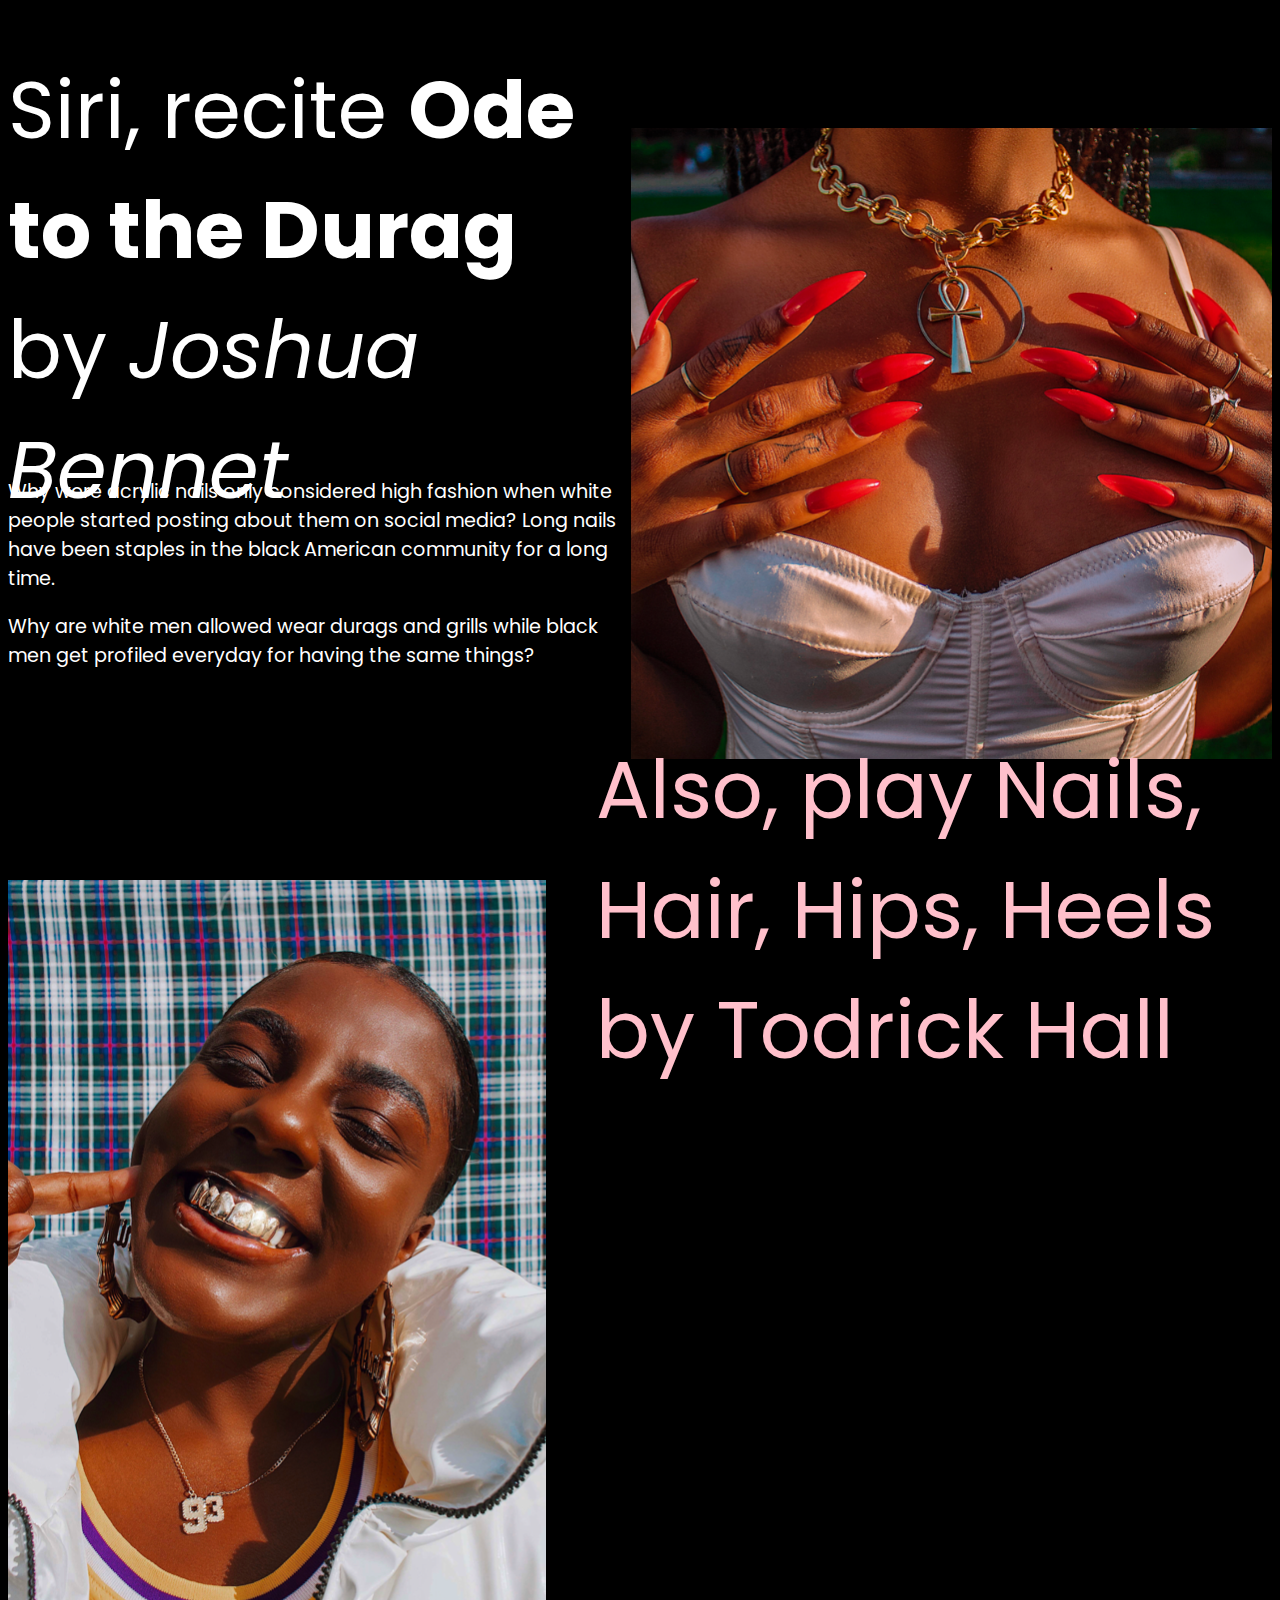
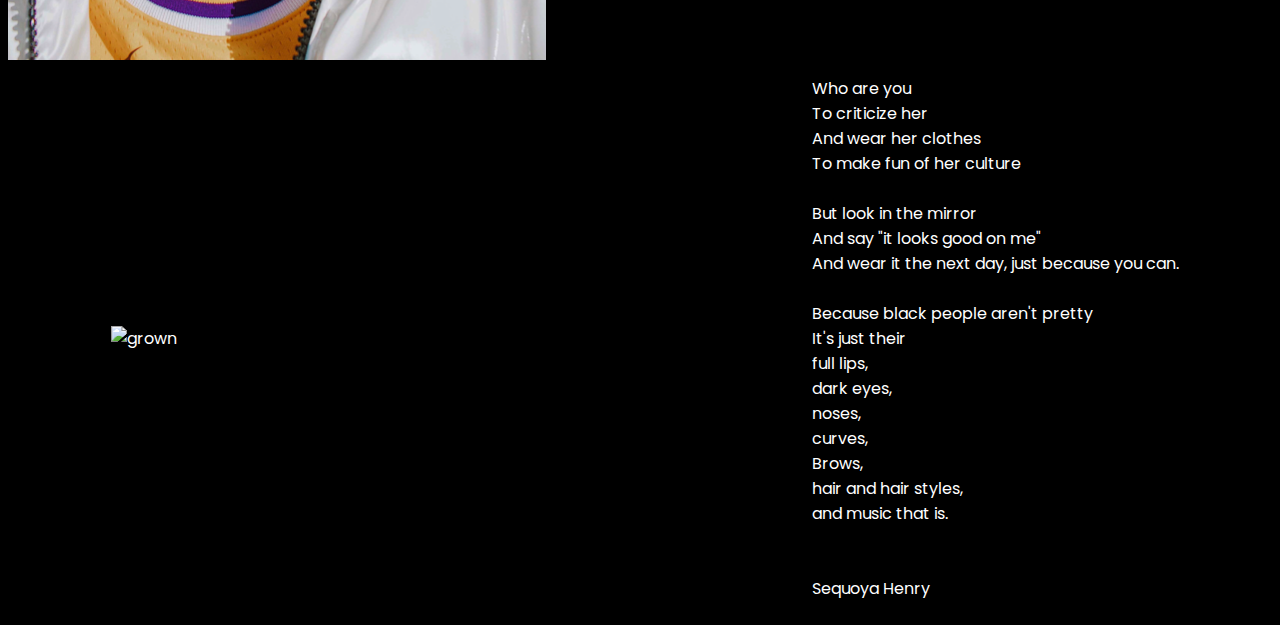
==== accessories.html @ 1aa9133f "updated" ====
<!DOCTYPE html>
<html lang="en" dir="ltr">
  <head>
    <meta charset="utf-8">
    <title>accessories</title>
      <link rel="stylesheet" href="styles.css">
  </head>
  <body>
      <div class="main4">
        <div class="main4h">
          <div class="main4a">
            <p>Why were acrylic nails only considered high fashion when white people started posting about them on social media? Long nails have been staples in the black American community for a long time.</p>
              <p>Why are white men allowed wear durags and grills while black men get profiled everyday for having the same things?</p>
        </div>
        <div class="main4g">
        <p>Siri, recite <b>Ode to the Durag</b> by <i>Joshua Bennet</i></p>
      </div>
      </div>
        <div class="main4b">
          <img src="Randijah Simmons1 copy.png" width="100%" height="auto" alt = "randijahsimmons1" class="image"<br>
        </div>
        </div>
          <div class="main4d">
            <img src="Randijah Simmons2 copy.png" width="100%" height="auto" alt = "randijahsimmons2" class="image"<br>
            <div class="main4e">
            <p>Also, play Nails, Hair, Hips, Heels by Todrick Hall</p>
            </div>
            </div>
        <div class="main4c">
          <video autoplay muted loop id="myVideo2">
            <source src="TodrickHall.mp4" type="video/mp4">
            </video>
          </div>
          <div class="main4f">
            <img src="Grown.jpeg" width="40%" height="auto" alt = "grown" class="image"<br>
            <p>Who are you<br>To criticize her<br>And wear her clothes<br>To make fun of her culture<br><br> But look in the mirror<br> And say "it looks good on me"<br> And wear it the next day, just because you can.<br><br>
              Because black people aren't pretty<br>It's just their<br>full lips,<br>dark eyes,<br>noses,<br>curves,<br>Brows,<br> hair and hair styles,<br>and music that is.<br><br><br>Sequoya Henry</p>
            </div>
  </body>
</html>
---- styles.css ----
@import url('https://fonts.googleapis.com/css2?family=Poppins&display=swap');
body{
  background-color: black;
}
a:visited {
  color: white;
}
a:hover {
  color: white;
}
h1{
  text-align: left;
}
.overlay {
  position: absolute;
  top: -25px;
  bottom: 0;
  left: 0;
  right: 0;
  height: 100%;
  width: 100%;
  opacity: 10%;
  transition: .5s ease;

}

.div-1a:hover .overlay {
  opacity: 1;
}

.text {
  color: white;
  font-size: 300%;

}
.overlay2 {
  position: absolute;
  top: -20px;
  bottom: 0;
  left: 40px;
  right: 0;
  height: 100%;
  width: 100%;
  opacity: 10%;
  transition: .5s ease;

}

.div-1b:hover .overlay2 {
  opacity: 1;
}

.text2 {
  color: white;
  font-size: 300%;

}
.overlay3 {
  position: absolute;
  top: -30px;
  bottom: 0;
  left: 50px;
  right: 0;
  height: 100%;
  width: 100%;
  opacity: 10%;
  transition: .5s ease;

}

.div-1c:hover .overlay3 {
  opacity: 1;
}

.text3 {
  color: white;
  font-size: 300%;

}
.overlay4 {
  position: absolute;
  top: -35px;
  bottom: 0;
  left: 175px;
  right: 0;
  height: 100%;
  width: 100%;
  opacity: 10%;
  transition: .5s ease;

}

.div-1d:hover .overlay4 {
  opacity: 1;
}
.text4 {
  color: white;
  font-size: 300%;
  text-align: center;
  position: relative;
  bottom: 40%;
  right:10%;
}
@keyframes glitch{
  2%,64%{
    transform: translate(5px,0) skew(0deg);
  }
  4%,60%{
    transform: translate(-5px,0) skew(0deg);
  }
  62%{
    transform: translate(0,0) skew(5deg);
  }
}

div:before,
div:after{
  content: attr(title);
  position: absolute;
  left: 0;
}

div:before{
  animation: glitchTop 1s linear infinite;
  clip-path: polygon(0 0, 100% 0, 100% 33%, 0 33%);
  -webkit-clip-path: polygon(0 0, 100% 0, 100% 33%, 0 33%);
}

@keyframes glitchTop{
  2%,64%{
    transform: translate(5px,-5px);
  }
  4%,60%{
    transform: translate(-5px,5px);
  }
  62%{
    transform: translate(13px,-1px) skew(-13deg);
  }
}

div:after{
  animation: glitchBotom 1.5s linear infinite;
  clip-path: polygon(0 67%, 100% 67%, 100% 100%, 0 100%);
  -webkit-clip-path: polygon(0 67%, 100% 67%, 100% 100%, 0 100%);
}

@keyframes glitchBotom{
  2%,64%{
    transform: translate(-5px,0);
  }
  4%,60%{
    transform: translate(-5px,0);
  }
  62%{
    transform: translate(-22px,5px) skew(21deg);
  }
}
.glitch2 {
  font-size: 5rem;
  font-weight: bold;
  text-transform: uppercase;
  position: relative;
  text-shadow: 0.05em 0 0 #00fffc, -0.03em -0.04em 0 #fc00ff,
    0.025em 0.04em 0 #fffc00;
  animation: glitch 725ms infinite;
}

.glitch2 span {
  position: absolute;
  top: 0;
  left: 0;
}

.glitch2 span:first-child {
  animation: glitch 500ms infinite;
  clip-path: polygon(0 0, 100% 0, 100% 35%, 0 35%);
  transform: translate(-0.04em, -0.03em);
  opacity: 0.75;
}

.glitch2 span:last-child {
  animation: glitch 375ms infinite;
  clip-path: polygon(0 65%, 100% 65%, 100% 100%, 0 100%);
  transform: translate(0.04em, 0.03em);
  opacity: 0.75;
}

@keyframes glitch{
  0% {
    text-shadow: 0.05em 0 0 #00fffc, -0.03em -0.04em 0 #fc00ff,
      0.025em 0.04em 0 #fffc00;
  }
  15% {
    text-shadow: 0.05em 0 0 #00fffc, -0.03em -0.04em 0 #fc00ff,
      0.025em 0.04em 0 #fffc00;
  }
  16% {
    text-shadow: -0.05em -0.025em 0 #00fffc, 0.025em 0.035em 0 #fc00ff,
      -0.05em -0.05em 0 #fffc00;
  }
  49% {
    text-shadow: -0.05em -0.025em 0 #00fffc, 0.025em 0.035em 0 #fc00ff,
      -0.05em -0.05em 0 #fffc00;
  }
  50% {
    text-shadow: 0.05em 0.035em 0 #00fffc, 0.03em 0 0 #fc00ff,
      0 -0.04em 0 #fffc00;
  }
  99% {
    text-shadow: 0.05em 0.035em 0 #00fffc, 0.03em 0 0 #fc00ff,
      0 -0.04em 0 #fffc00;
  }
  100% {
    text-shadow: -0.05em 0 0 #00fffc, -0.025em -0.04em 0 #fc00ff,
      -0.04em -0.025em 0 #fffc00;
  }
}

.main{
  display: flex;
  background-image: url("background.png");
  align-items:center;
  justify-content: center;
  background-position: center center;
  background-repeat: no-repeat;
  width:100%;
  height:900px;
}
.div-1{
  display: flex;
  justify-content: flex-end;
}
.div-1a{
  font-size:100%;
  text-align:center;
  position:relative;
  right: 330px;
  bottom: 310px;
  color:white;
  text-decoration: none;
}
.div-1b{
  font-size:100%;
  text-align:center;
  position:relative;
  right: 380px;
  bottom: 175px;
  color:white;
  text-decoration: none;
}
.div-1c{
  font-size:100%;
  text-align:center;
  position:relative;
  right: 430px;
  top: 80px;
  color:white;
  text-decoration: none;
}
.div-1d{
  font-size:100%;
  text-align:center;
  position:relative;
  right: 490px;
  top: 220px;
  color:white;
  text-decoration: none;
}
.main2{
  background-color: black;
  color:white;
  display:flex;
  justify-content: center;
  align-items:left;
  font-family: 'Poppins', sans-serif;

}
.main2a{
  position: relative;
  width:100%;
  left: 5vh;
  right: 0;
  top: 35vh;
  bottom: 0;
  font-size: 140%;
}
.div-2{
  font-size: 80%;
  position: relative;
  width:100%;
  left: -1vh;
  right: 0;
  top: -2vh;
  bottom: 0;
}

.div-3{
  display:flex;
  justify-content:space-around;
  align-items: center;
}
.div-4{
  display:flex;
  justify-content:center;
  align-items:center;
  background-position: center center;
  font-family: 'Poppins', sans-serif;
  width:100%;
  height:auto;
}
.div-4a{
  animation: glitch 1s linear infinite;
  font-size:500%;
  position: relative;
  left: -10vh;
  right: 0;
  top: -10vh;
  bottom: 0;
  color:white;
}
.div-4b{
  animation: glitch 1s linear infinite;
  font-size:400%;
  position: relative;
  left: 40vh;
  right: 0;
  top: 30vh;
  bottom: 0;
  color:white;
}
.div-4c{
  animation: glitch 1s linear infinite;
  font-size:300%;
  position: relative;
  left: -20vh;
  right: 0;
  top: 40vh;
  bottom: 0;
  color:white;
}
.div-5{
  display:flex;
  justify-content:center;
  align-items:center;
  background-position: center center;
  position: relative;
  left: 0vh;
  right: 0;
  top: 33vh;
  bottom: 0;
  width:100%;
  height:auto;
}
.main3{
  background:black;
  display:flex;
  justify-content: center;
  align-items:left;
}
.main3a{
  text-align:center;
  font-family: 'Poppins', sans-serif;
  font-size: 300%;
  color:white;
  position:relative;
  left: 0vh;
  right: 0;
  top: -70vh;
  bottom: 0;
}
.main3b{
  display:flex;
  flex-flow: row;
  flex-wrap: wrap;
  justify-content:space-around;
  align-items:left;
  position:relative;
  left: 0vh;
  right: 0;
  top: -30vh;
  bottom: 0;
  font-size: 300%;
  color:white;
  font-family: 'Poppins', sans-serif;
  text-align: right;
  text-decoration-line:underline;
  padding-top:30px;
  padding-bottom: 30px;
}
.main3b1{
  padding-left: 5px;
  position:relative;
  font-size: 300%;
  left: 0vh;
  right: 0;
  top: -35vh;
  bottom: 0;
  color:white;
  font-family: 'Poppins', sans-serif;
}
.main3c{
  color:white;
  font-size: 200%;
  text-align:left;
  font-family: 'Poppins', sans-serif;
  display: flex;
  flex-flow: row;
  justify-content:space-around;
  align-items:right;
  position:relative;
  left: 0vh;
  right: 0;
  top: 10vh;
  bottom: 0;

}
.main3d{
  color:white;
  font-size: 400%;
  text-align:center;
  font-family: 'Poppins', sans-serif;
  position:relative;
  left: 0vh;
  right: 0;
  top: -90vh;
  bottom: 0;
  background-image: url("static.gif");
  background-position:center center;
}
.main4{
  background-color: black;
  color:white;
  display:flex;
  justify-content: center;
  align-items:left;
}
.main4h{
  background-color: black;
  color:white;
  display:flex;
  justify-content: center;
  align-items:left;
  flex-direction:column;
  padding-right: 10px;
  width:60%;
}
.main4a{
  font-family: 'Poppins', sans-serif;
  position: relative;
  width:100%;
  left: 0;
  right: 0;
  top: 50vh;
  bottom: 0;
  font-size: 120%;
}
.main4g{
  font-family: 'Poppins', sans-serif;
  position: relative;
  width:100%;
  left: 0;
  right: 0;
  top: -30vh;
  bottom: 0;
  font-size: 500%;
}
.main4b{
  display:flex;
  justify-content:space-around;
  align-items: center;
}
.main4c{
  display:flex;
  justify-content:center;
  align-items:center;
  background-position: center center;
  font-family: 'Poppins', sans-serif;
  width:100%;
  height:auto;
}
.main4d{
  animation: glitch 1s linear infinite;
  display:flex;
  justify-content:space-around;
  align-items: center;
  position: relative;
  width:100%;
  left: 0;
  right: 0;
  top: 0;
  bottom: 0;
  font-size: 500%;
  color:white;
  font-family: 'Poppins', sans-serif;
}
.main4e{
  padding-left:50px;
  color:pink;
  position: relative;
  left: 0;
  right: 0;
  top: -40vh;
  bottom: 0;
}
.main4f{
  display:flex;
  justify-content:space-around;
  align-items: center;
  position: relative;
  width:100%;
  left: 0;
  right: 0;
  top: 0;
  bottom: 0;
  font-size: 100%;
  color:white;
  font-family: 'Poppins', sans-serif;
  padding-left: 5px;
  padding-right: 5px;
}


#myVideo {
  width: 100vw;
  height: 100vh;
  object-fit: cover;
  position: absolute;
  left: 0;
  right: 0;
  top: 100vh;
  bottom: 0;
  z-index: -1;
}

#myVideo2 {
  width: 60vw;
  height: 100vh;
  object-fit: cover;
  position: absolute;
  left: 70vh;
  right: 0;
  top: 115vh;
  bottom: 0;
  z-index: -1;
}
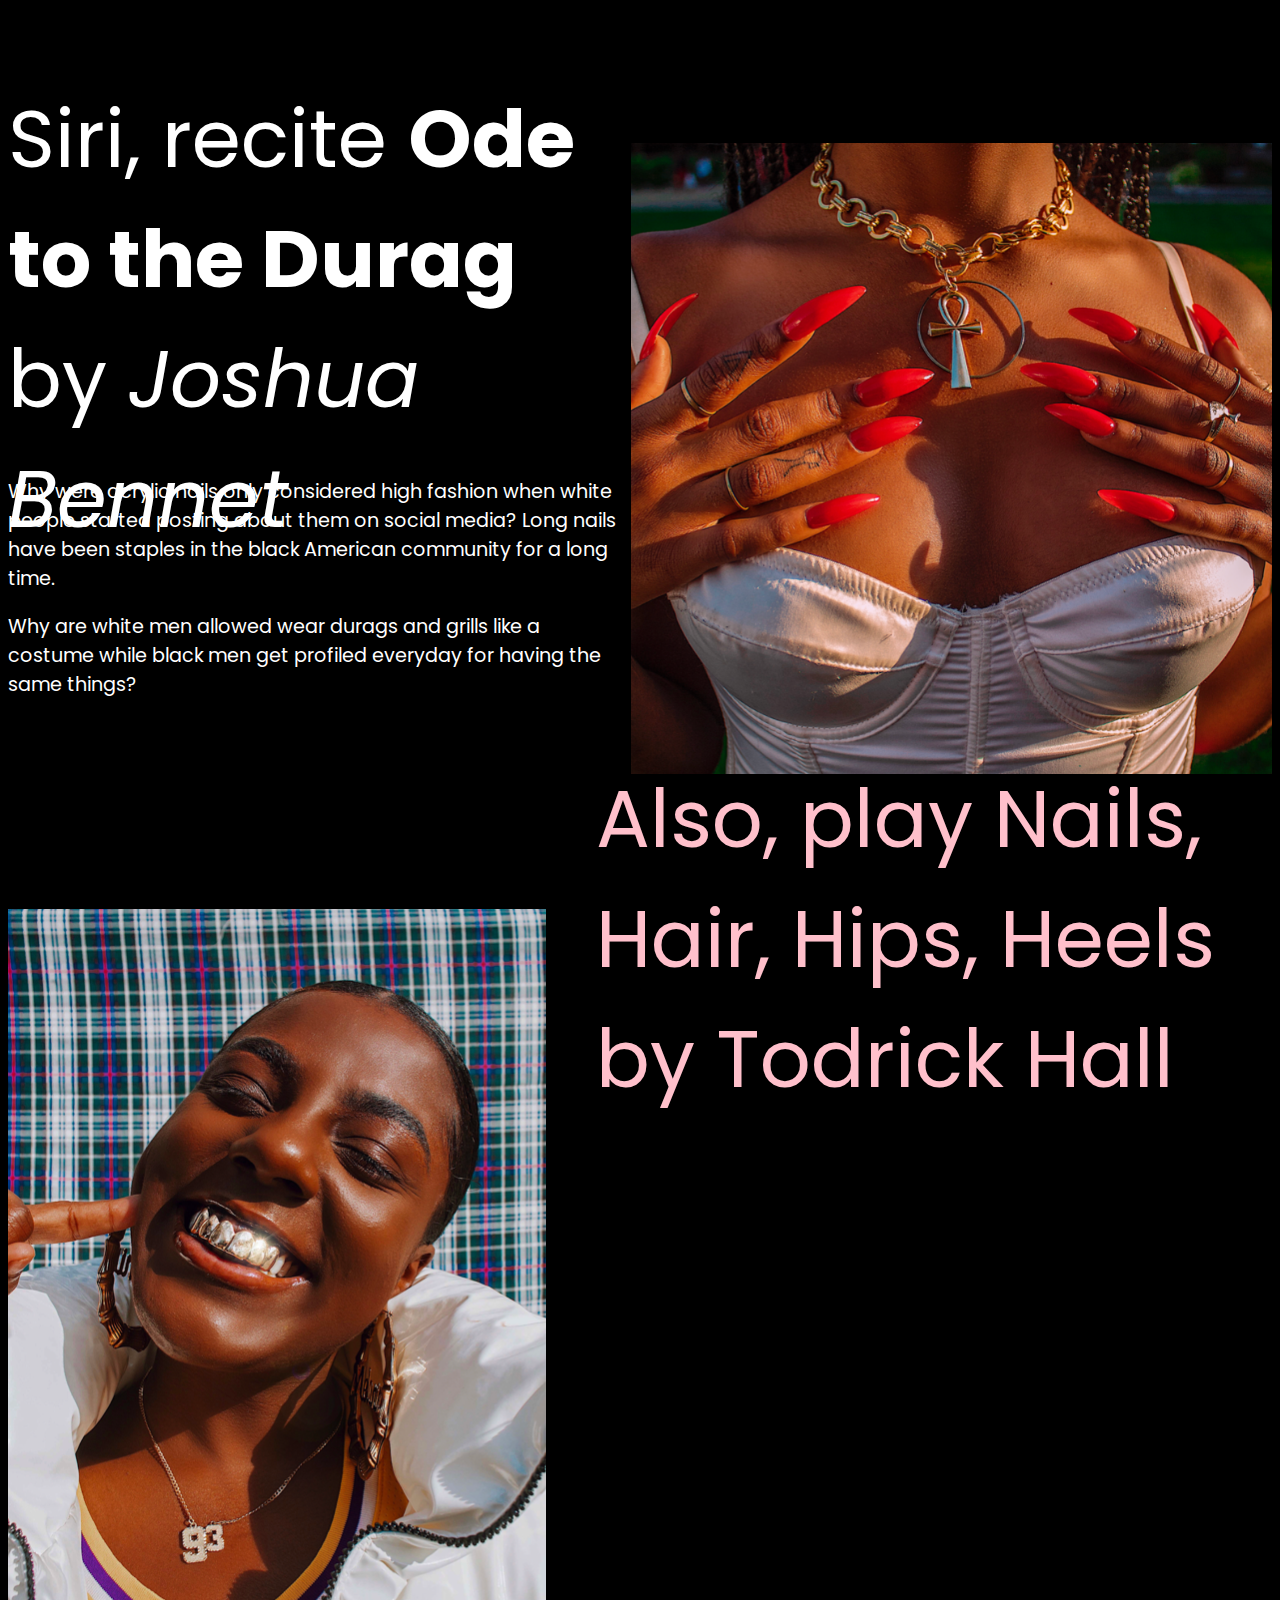
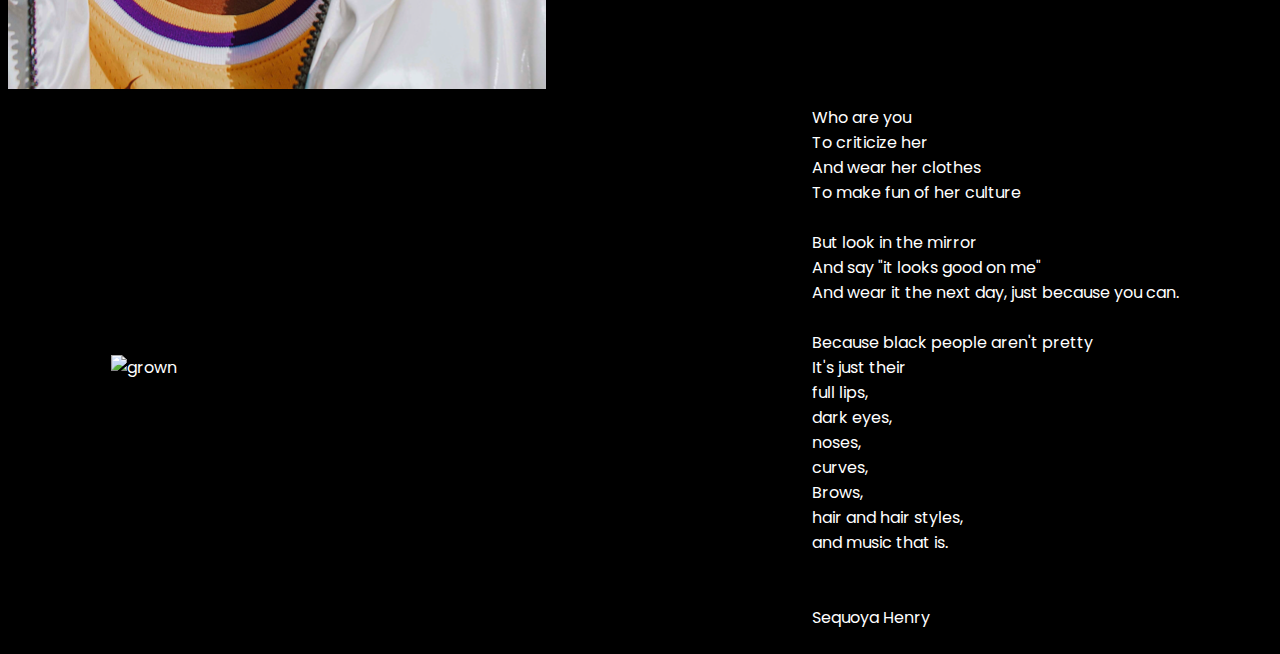
==== commit ff51211d: "updated" ====
--- a/accessories.html
+++ b/accessories.html
@@ -10,7 +10,7 @@
         <div class="main4h">
           <div class="main4a">
             <p>Why were acrylic nails only considered high fashion when white people started posting about them on social media? Long nails have been staples in the black American community for a long time.</p>
-              <p>Why are white men allowed wear durags and grills while black men get profiled everyday for having the same things?</p>
+              <p>Why are white men allowed wear durags and grills like a costume while black men get profiled everyday for having the same things?</p>
         </div>
         <div class="main4g">
         <p>Siri, recite <b>Ode to the Durag</b> by <i>Joshua Bennet</i></p>
--- a/styles.css
+++ b/styles.css
@@ -218,7 +218,7 @@
 
 .main{
   display: flex;
-  background-image: url("background.png");
+  background:black;
   align-items:center;
   justify-content: center;
   background-position: center center;
@@ -388,6 +388,7 @@
   padding-bottom: 30px;
 }
 .main3b1{
+  
   padding-left: 5px;
   position:relative;
   font-size: 300%;
@@ -518,6 +519,103 @@
   padding-left: 5px;
   padding-right: 5px;
 }
+.main5{
+ background-image: url("static.gif");
+  display:flex;
+  justify-content: center;
+  align-items: center;
+  flex-direction: column;
+  padding-left:5px;
+  padding-right: 5px;
+  padding-top: 30px;
+  position: relative;
+  left: 0;
+  right: 0;
+  top: 10vh;
+  bottom: 0;
+}
+.main5b{
+  font-size: 400%;
+  color: white;
+  font-family: 'Poppins', sans-serif;
+  text-align: center
+}
+.main5a{
+  font-size: 150%;
+  color: white;
+  font-family: 'Poppins', sans-serif;
+  text-align: center;
+}
+.main6{
+  display:flex;
+  justify-content:space-around;
+  align-items: center;
+  position: relative;
+  left: 0;
+  right: 0;
+  top: 25vh;
+  bottom: 0;
+}
+.main7{
+  display:flex;
+  align-items: center;
+  justify-content: center;
+  font-size: 80%;
+  color: white;
+  font-family: 'Poppins', sans-serif;
+  text-align: center;
+  position: relative;
+  left: 60vh;
+  right: 0;
+  top: -15vh;
+  bottom: 0;
+  width:30%;
+}
+.main8{
+
+  background-position: center center;
+  display:flex;
+  align-items: left;
+  justify-content: space-around;
+  font-size: 150%;
+  color: white;
+  font-family: 'Poppins', sans-serif;
+  text-align: center;
+  position: relative;
+  left: 0;
+  right: 0;
+  top: 25vh;
+  bottom: 0;
+}
+.main8a{
+  display:flex;
+  align-items: left;
+  justify-content: center;
+  flex-direction: column;
+  font-family: 'Poppins', sans-serif;
+  text-align: left;
+  position: relative;
+  left: 0;
+  right: 0;
+  top: -5vh;
+  bottom: 0;
+  width:50%;
+}
+.main8c{
+animation: glitch 1s linear infinite;
+font-size: 200%;
+color: pink;
+}
+.main8b{
+  color: white;
+  font-size:90%;
+  position: relative;
+  left: 0;
+  right: 0;
+  top: -5vh;
+  bottom: 0;
+}
+
 
 
 #myVideo {
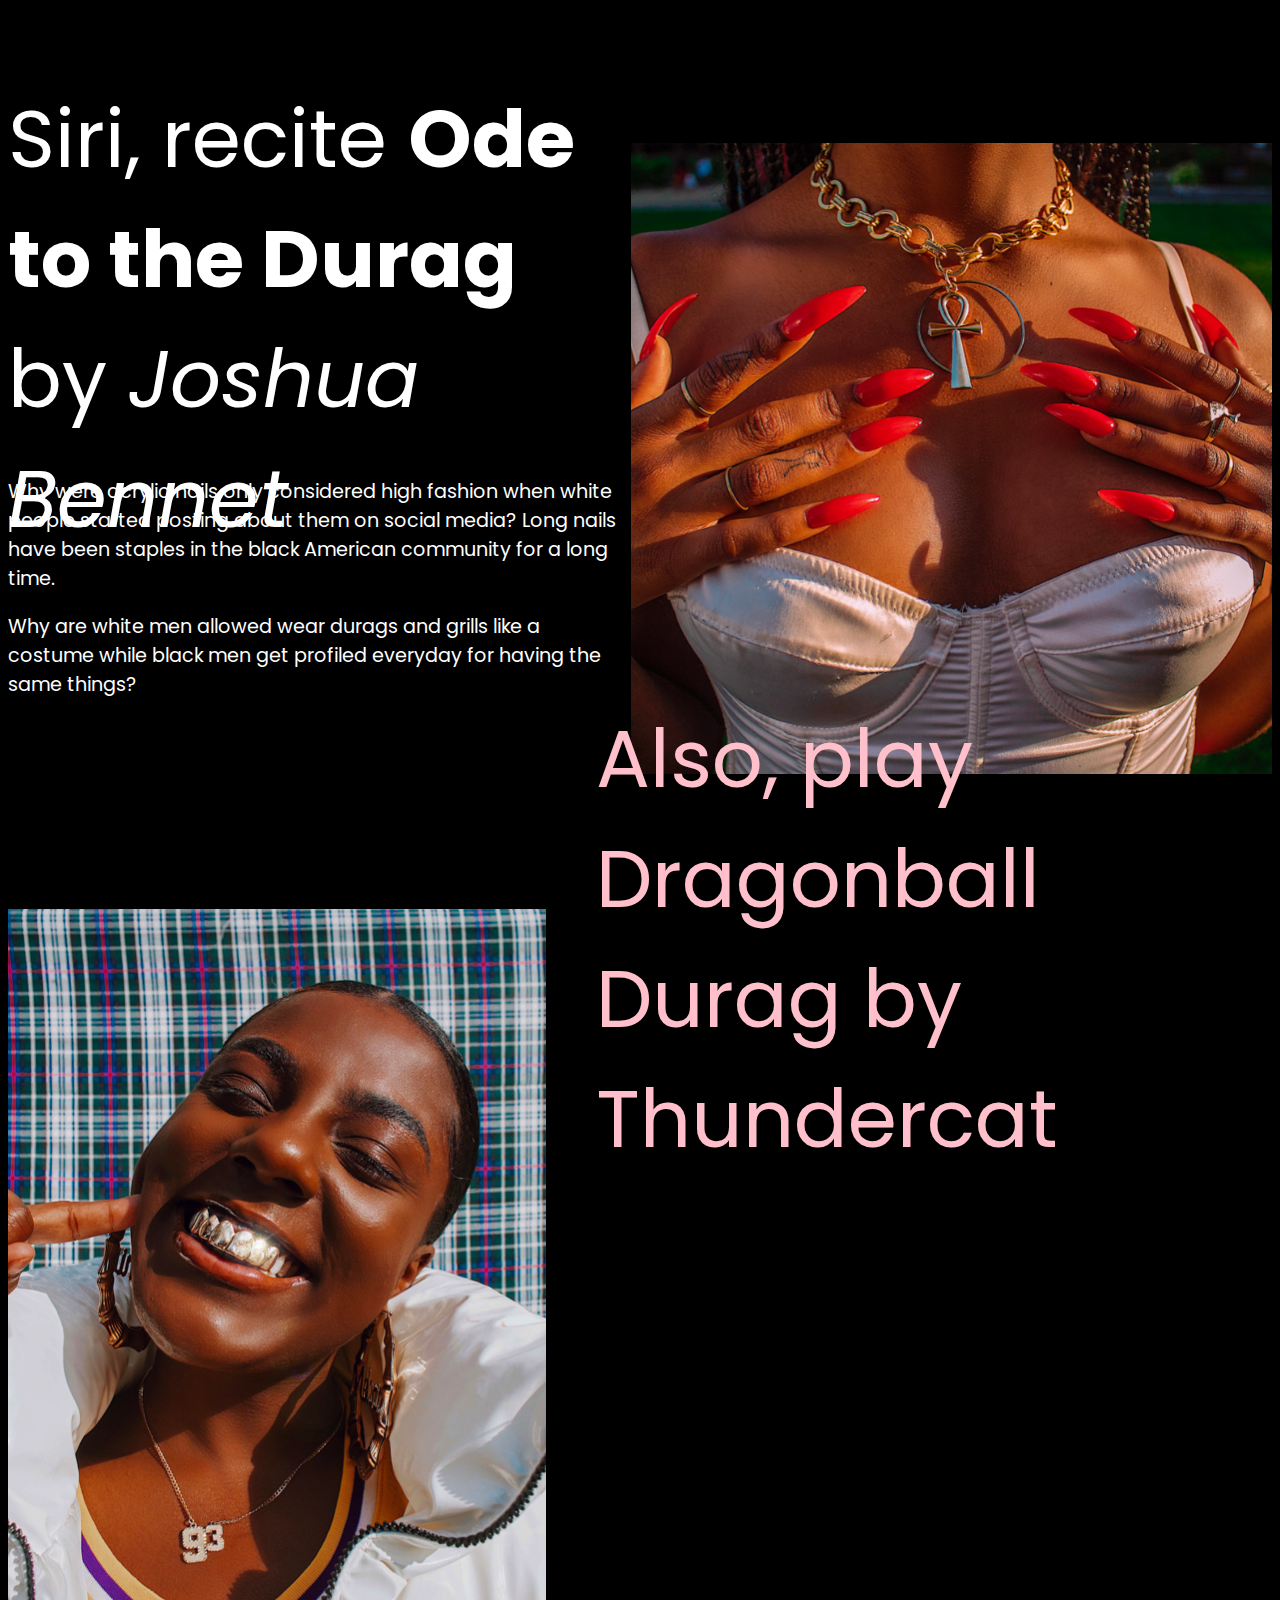
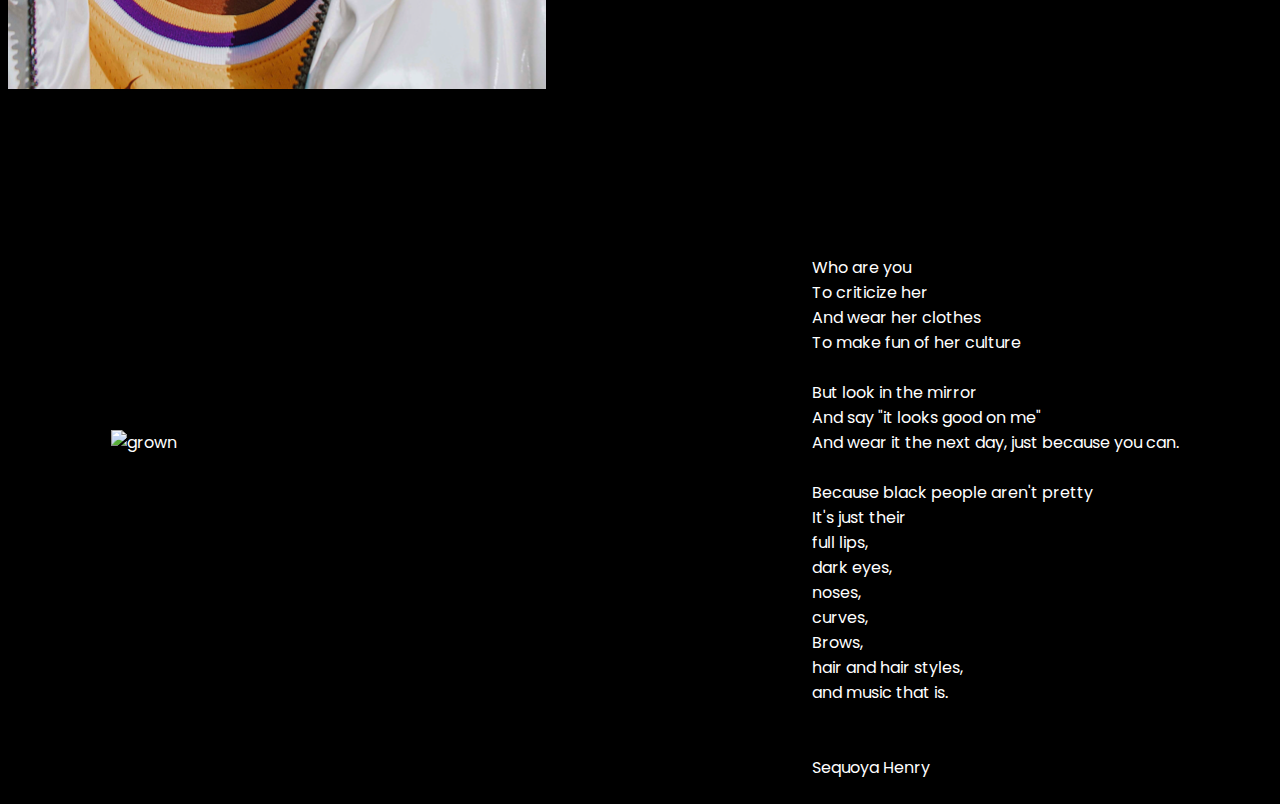
==== commit a65f9a12: "updated" ====
--- a/accessories.html
+++ b/accessories.html
@@ -4,6 +4,7 @@
     <meta charset="utf-8">
     <title>accessories</title>
       <link rel="stylesheet" href="styles.css">
+      <link rel="javascript" href="script.js">
   </head>
   <body>
       <div class="main4">
@@ -23,17 +24,17 @@
           <div class="main4d">
             <img src="Randijah Simmons2 copy.png" width="100%" height="auto" alt = "randijahsimmons2" class="image"<br>
             <div class="main4e">
-            <p>Also, play Nails, Hair, Hips, Heels by Todrick Hall</p>
+            <p>Also, play Dragonball Durag by Thundercat</p>
             </div>
             </div>
         <div class="main4c">
           <video autoplay muted loop id="myVideo2">
-            <source src="TodrickHall.mp4" type="video/mp4">
+            <source src="thundercat.mp4" type="video/mp4">
             </video>
           </div>
           <div class="main4f">
             <img src="Grown.jpeg" width="40%" height="auto" alt = "grown" class="image"<br>
-            <p>Who are you<br>To criticize her<br>And wear her clothes<br>To make fun of her culture<br><br> But look in the mirror<br> And say "it looks good on me"<br> And wear it the next day, just because you can.<br><br>
+            <p><br><br><br><br><br><br>Who are you<br>To criticize her<br>And wear her clothes<br>To make fun of her culture<br><br> But look in the mirror<br> And say "it looks good on me"<br> And wear it the next day, just because you can.<br><br>
               Because black people aren't pretty<br>It's just their<br>full lips,<br>dark eyes,<br>noses,<br>curves,<br>Brows,<br> hair and hair styles,<br>and music that is.<br><br><br>Sequoya Henry</p>
             </div>
   </body>
--- a/styles.css
+++ b/styles.css
@@ -2,14 +2,26 @@
 body{
   background-color: black;
 }
-a:visited {
-  color: white;
-}
-a:hover {
-  color: white;
-}
 h1{
   text-align: left;
+}
+a:visited {
+  color: white;
+}
+a:hover {
+  color: white;
+}
+a[data-fancybox] img {
+  cursor: zoom-in;
+}
+.fancybox__caption {
+  text-align: center;
+  color:white;
+  font-size: 100%;
+  text-align: center;
+  position: relative;
+  bottom: 40%;
+  right:10%;
 }
 .overlay {
   position: absolute;
@@ -365,22 +377,22 @@
   position:relative;
   left: 0vh;
   right: 0;
-  top: -70vh;
+  top: -75vh;
   bottom: 0;
 }
 .main3b{
   display:flex;
   flex-flow: row;
   flex-wrap: wrap;
-  justify-content:space-around;
-  align-items:left;
+  justify-content:center;
+  align-items:center;
   position:relative;
   left: 0vh;
   right: 0;
-  top: -30vh;
+  top: -40vh;
   bottom: 0;
   font-size: 300%;
-  color:white;
+  color:black;
   font-family: 'Poppins', sans-serif;
   text-align: right;
   text-decoration-line:underline;
@@ -388,32 +400,64 @@
   padding-bottom: 30px;
 }
 .main3b1{
-  
+
+  display:flex;
+  align-items: center;
+  text-align: left;
+  position:relative;
+  font-size: 120%;
+  left: 7vh;
+  right: 0;
+  top: -85vh;
+  bottom: 0;
+  color:white;
+  font-family: 'Poppins', sans-serif;
   padding-left: 5px;
-  position:relative;
-  font-size: 300%;
+  padding-right: 50px;
+  width:30%;
+}
+.main3b2{
+  position:relative;
+  left: -15vh;
+  right: 0;
+  top: -78vh;
+  bottom: 0;
+  width:35%;
+  color:black;
+  font-size:90%;
+}
+.main3c1{
+  position:relative;
   left: 0vh;
   right: 0;
-  top: -35vh;
-  bottom: 0;
-  color:white;
-  font-family: 'Poppins', sans-serif;
+  top: 20vh;
+  bottom: 0;
+}
+.main3c2{
+  animation: glitch 1s linear infinite;
+  position:relative;
+  left: 0vh;
+  right: 0;
+  top: 30vh;
+  bottom: 0;
+  font-size:350%;
+  width:50%;
+  text-align: right;
+
 }
 .main3c{
-  color:white;
-  font-size: 200%;
-  text-align:left;
-  font-family: 'Poppins', sans-serif;
-  display: flex;
-  flex-flow: row;
-  justify-content:space-around;
-  align-items:right;
+  display:flex;
+  justify-content: space-around;
+  align-items:center;
+  text-align: center;
+  color:white;
+  font-family: 'Poppins', sans-serif;
+  padding-bottom: 1px;
   position:relative;
   left: 0vh;
   right: 0;
-  top: 10vh;
-  bottom: 0;
-
+  top: -280vh;
+  bottom: 0;
 }
 .main3d{
   color:white;
@@ -423,10 +467,12 @@
   position:relative;
   left: 0vh;
   right: 0;
-  top: -90vh;
+  top: -75vh;
   bottom: 0;
   background-image: url("static.gif");
   background-position:center center;
+  padding-top: 50px;
+  padding-bottom:50px;
 }
 .main4{
   background-color: black;
@@ -539,12 +585,18 @@
   color: white;
   font-family: 'Poppins', sans-serif;
   text-align: center
+
 }
 .main5a{
   font-size: 150%;
   color: white;
   font-family: 'Poppins', sans-serif;
   text-align: center;
+  position: relative;
+  left: 0;
+  right: 0;
+  top: -5vh;
+  bottom: 0;
 }
 .main6{
   display:flex;
@@ -567,12 +619,11 @@
   position: relative;
   left: 60vh;
   right: 0;
-  top: -15vh;
+  top: -53vh;
   bottom: 0;
   width:30%;
 }
 .main8{
-
   background-position: center center;
   display:flex;
   align-items: left;
@@ -615,7 +666,16 @@
   top: -5vh;
   bottom: 0;
 }
-
+.main9{
+  display:flex;
+  justify-content:space-around;
+  align-items: center;
+  position: relative;
+  left: 0;
+  right: 0;
+  top: 12vh;
+  bottom: 0;
+}
 
 
 #myVideo {
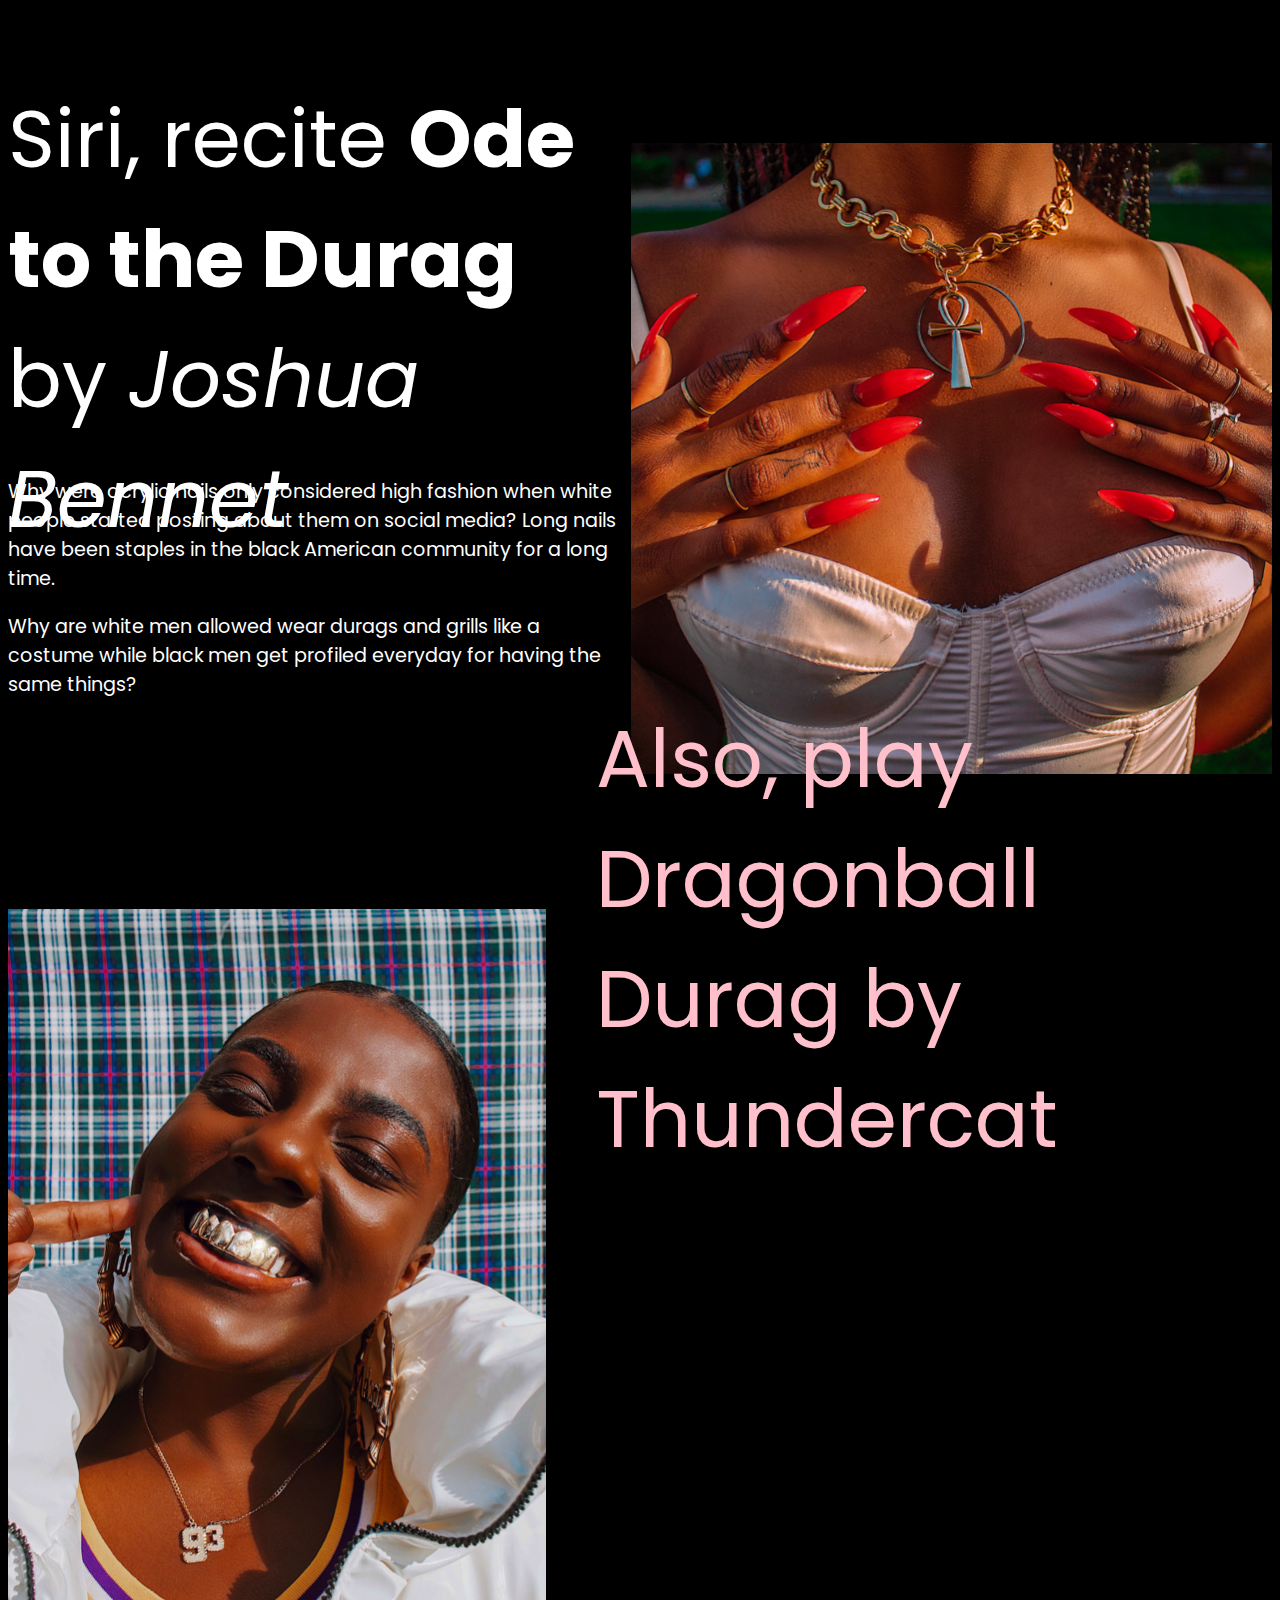
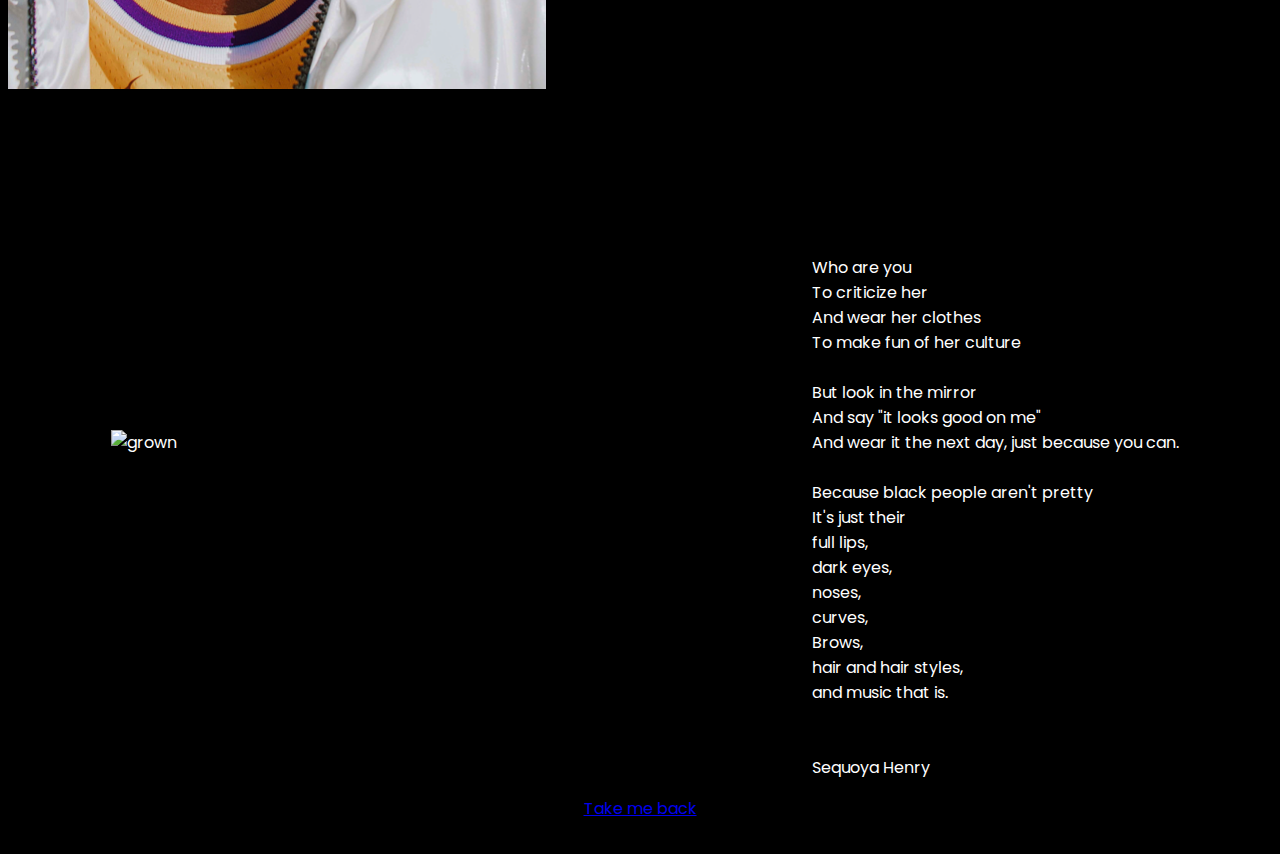
==== commit 55b7aa9f: "updated" ====
--- a/accessories.html
+++ b/accessories.html
@@ -37,5 +37,8 @@
             <p><br><br><br><br><br><br>Who are you<br>To criticize her<br>And wear her clothes<br>To make fun of her culture<br><br> But look in the mirror<br> And say "it looks good on me"<br> And wear it the next day, just because you can.<br><br>
               Because black people aren't pretty<br>It's just their<br>full lips,<br>dark eyes,<br>noses,<br>curves,<br>Brows,<br> hair and hair styles,<br>and music that is.<br><br><br>Sequoya Henry</p>
             </div>
+            <div class="main3e">
+            <a href="index.html">Take me back</a>
+            </div>
   </body>
 </html>
--- a/styles.css
+++ b/styles.css
@@ -308,8 +308,8 @@
 
 .div-3{
   display:flex;
-  justify-content:space-around;
-  align-items: center;
+  align-items: center;
+  width:100%;
 }
 .div-4{
   display:flex;
@@ -369,6 +369,13 @@
   justify-content: center;
   align-items:left;
 }
+
+
+#munlight {
+  width:150%;
+  object-fit: contain;
+}
+
 .main3a{
   text-align:center;
   font-family: 'Poppins', sans-serif;
@@ -460,6 +467,7 @@
   bottom: 0;
 }
 .main3d{
+
   color:white;
   font-size: 400%;
   text-align:center;
@@ -474,6 +482,34 @@
   padding-top: 50px;
   padding-bottom:50px;
 }
+.main3e{
+  color:white;
+  font-size: 100%;
+  text-align:center;
+  font-family: 'Poppins', sans-serif;
+  display:flex;
+  justify-content: center;
+  align-items:center;
+  padding-bottom: 25px;
+}
+.main2e{
+  color:white;
+  font-size: 100%;
+  text-align:center;
+  font-family: 'Poppins', sans-serif;
+  display:flex;
+  justify-content: center;
+  align-items:center;
+  padding-bottom: 25px;
+  position: relative;
+  left: 0vh;
+  right: 0;
+  top: 33vh;
+  bottom: 0;
+  width:100%;
+  height:auto;
+}
+
 .main4{
   background-color: black;
   color:white;
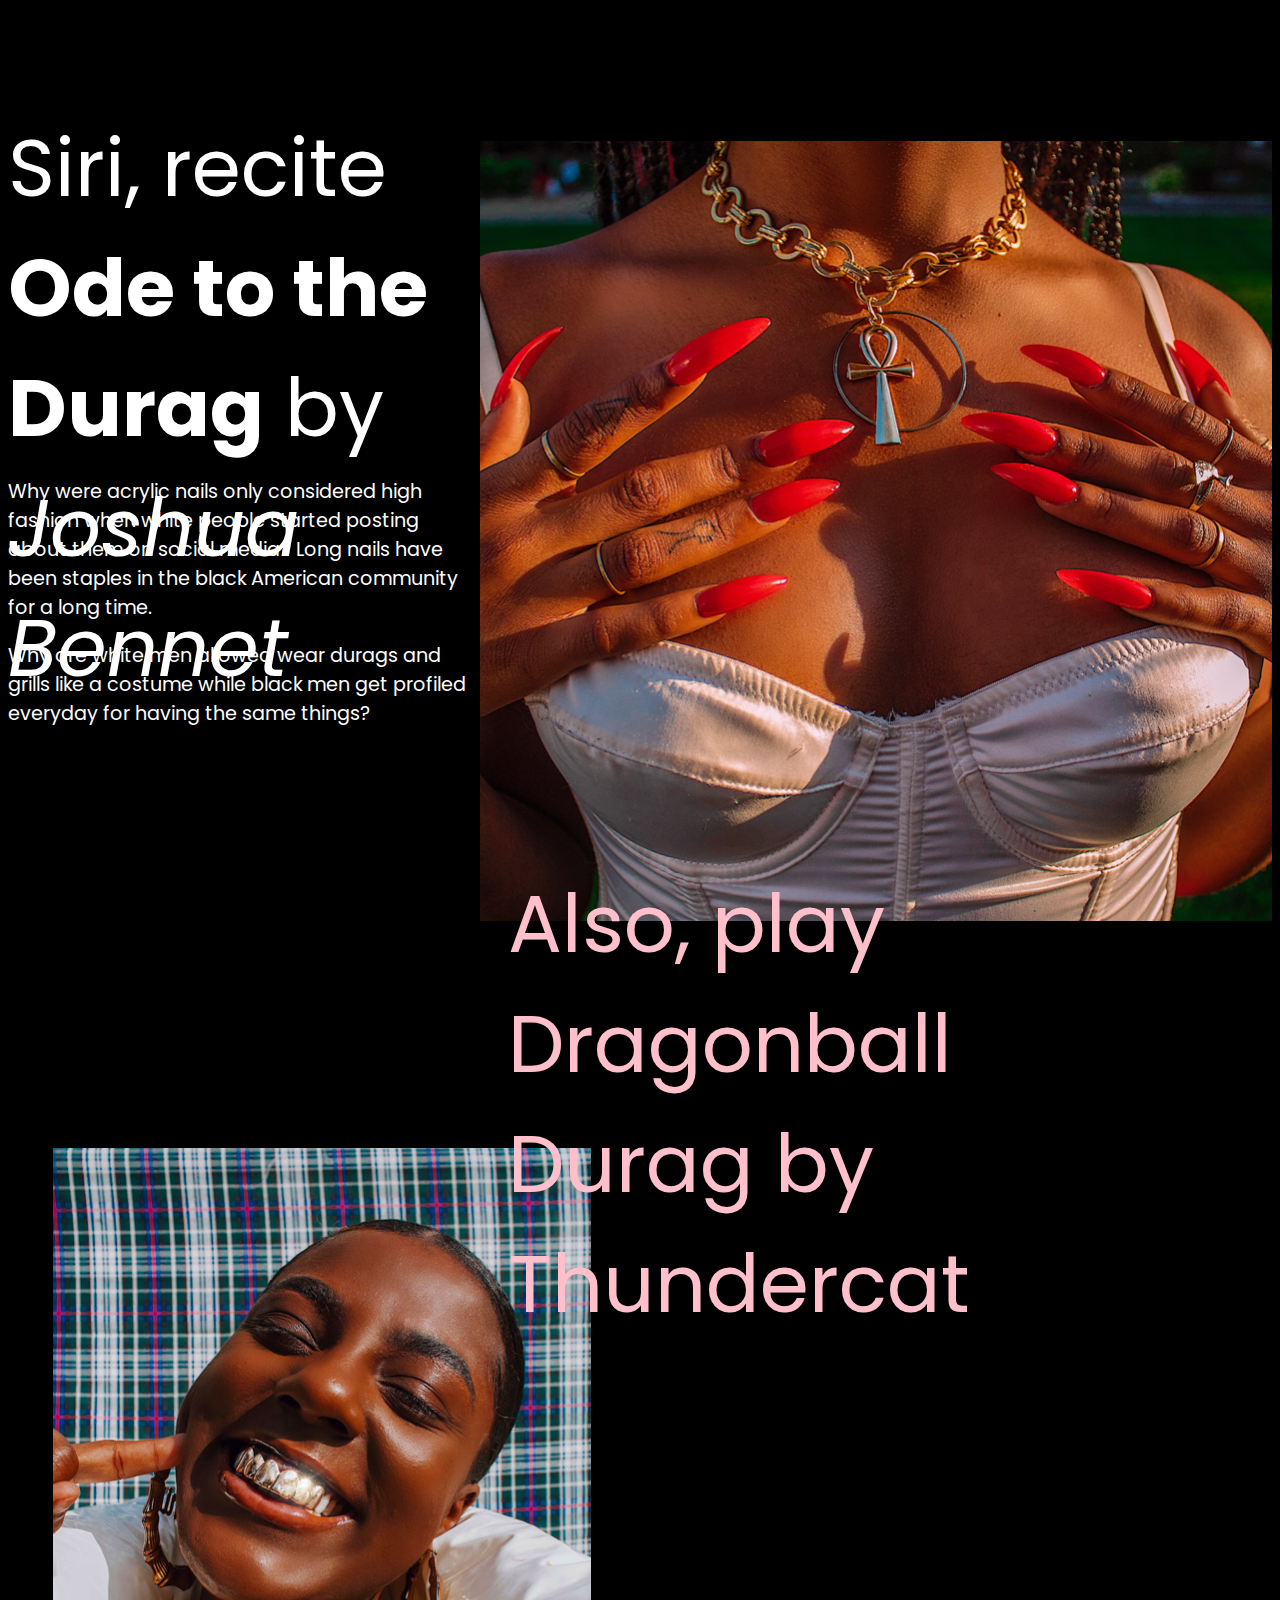
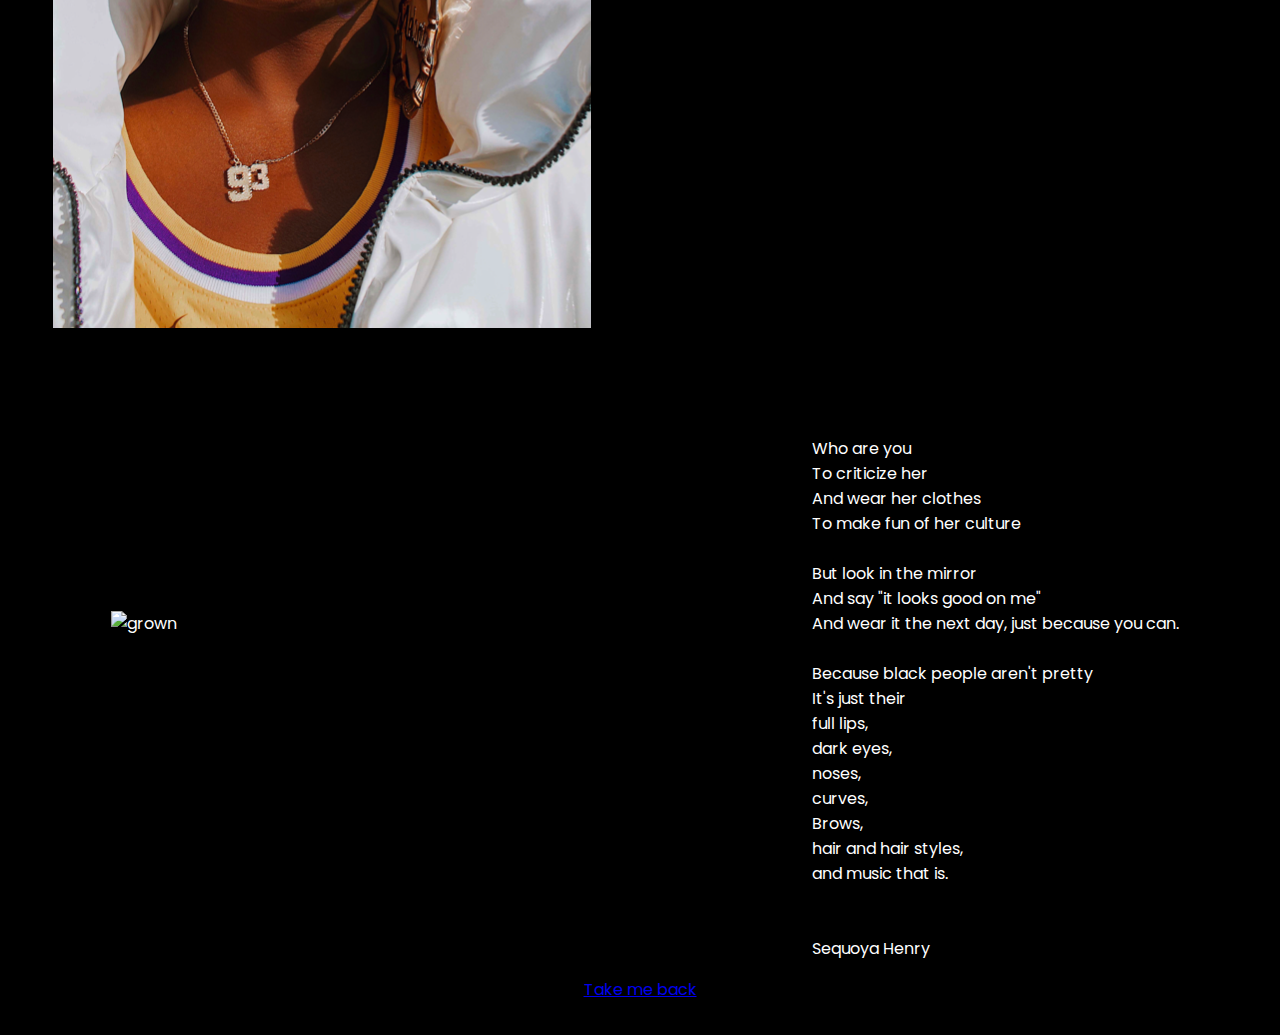
==== commit c1c63a97: "updated" ====
--- a/accessories.html
+++ b/accessories.html
@@ -4,7 +4,7 @@
     <meta charset="utf-8">
     <title>accessories</title>
       <link rel="stylesheet" href="styles.css">
-      <link rel="javascript" href="script.js">
+    <link rel="stylesheet" href="https://cdn.jsdelivr.net/npm/@fancyapps/ui@4.0/dist/fancybox.css" />
   </head>
   <body>
       <div class="main4">
@@ -18,11 +18,17 @@
       </div>
       </div>
         <div class="main4b">
-          <img src="Randijah Simmons1 copy.png" width="100%" height="auto" alt = "randijahsimmons1" class="image"<br>
+          <a data-fancybox="gallery" href="Randijah Simmons1 copy.png" alt="randijahsimmons1" class="image" width="100%" height="auto" data-caption="First image">
+            <img src="Randijah Simmons1 copy.png" />
+          </a>
         </div>
         </div>
           <div class="main4d">
-            <img src="Randijah Simmons2 copy.png" width="100%" height="auto" alt = "randijahsimmons2" class="image"<br>
+             <div class="main4d1">
+            <a data-fancybox="gallery" href="Randijah Simmons2 copy.png" alt="randijahsimmons2" class="image" width="100%" height="auto" data-caption="First image">
+              <img src="Randijah Simmons2 copy.png" />
+            </a>
+            </div>
             <div class="main4e">
             <p>Also, play Dragonball Durag by Thundercat</p>
             </div>
@@ -40,5 +46,8 @@
             <div class="main3e">
             <a href="index.html">Take me back</a>
             </div>
+            <script src="https://cdnjs.cloudflare.com/ajax/libs/jquery/3.6.0/jquery.min.js" integrity="sha512-894YE6QWD5I59HgZOGReFYm4dnWc1Qt5NtvYSaNcOP+u1T9qYdvdihz0PPSiiqn/+/3e7Jo4EaG7TubfWGUrMQ==" crossorigin="anonymous" referrerpolicy="no-referrer"></script>
+            <script src="https://cdn.jsdelivr.net/npm/@fancyapps/ui@4.0/dist/fancybox.umd.js"></script>
+            <link rel="javascript" href="script.js">
   </body>
 </html>
--- a/styles.css
+++ b/styles.css
@@ -13,15 +13,6 @@
 }
 a[data-fancybox] img {
   cursor: zoom-in;
-}
-.fancybox__caption {
-  text-align: center;
-  color:white;
-  font-size: 100%;
-  text-align: center;
-  position: relative;
-  bottom: 40%;
-  right:10%;
 }
 .overlay {
   position: absolute;
@@ -310,6 +301,11 @@
   display:flex;
   align-items: center;
   width:100%;
+  position: relative;
+  left: 0;
+  right: 0;
+  top: 0;
+  bottom: 0;
 }
 .div-4{
   display:flex;
@@ -364,16 +360,18 @@
   height:auto;
 }
 .main3{
-  background:black;
-  display:flex;
-  justify-content: center;
-  align-items:left;
+  background: black;
+  display: flex;
+  justify-content: center;
+  align-items: left;
 }
 
 
 #munlight {
-  width:150%;
-  object-fit: contain;
+  width:160%;
+  object-fit: cover;
+  display:flex;
+  align-items: center;
 }
 
 .main3a{
@@ -384,7 +382,7 @@
   position:relative;
   left: 0vh;
   right: 0;
-  top: -75vh;
+  top: -60vh;
   bottom: 0;
 }
 .main3b{
@@ -524,8 +522,8 @@
   justify-content: center;
   align-items:left;
   flex-direction:column;
-  padding-right: 10px;
-  width:60%;
+  padding-right: 5px;
+  width:100%;
 }
 .main4a{
   font-family: 'Poppins', sans-serif;
@@ -551,6 +549,8 @@
   display:flex;
   justify-content:space-around;
   align-items: center;
+  width:100%;
+  height:auto;
 }
 .main4c{
   display:flex;
@@ -567,7 +567,6 @@
   justify-content:space-around;
   align-items: center;
   position: relative;
-  width:100%;
   left: 0;
   right: 0;
   top: 0;
@@ -576,14 +575,22 @@
   color:white;
   font-family: 'Poppins', sans-serif;
 }
+.main4d1{
+  width:100%;
+  height:auto;
+  position: relative;
+  left: 5vh;
+  top: 10vh;
+}
 .main4e{
-  padding-left:50px;
+  padding-left:5px;
   color:pink;
   position: relative;
-  left: 0;
+  left: -15vh;
   right: 0;
   top: -40vh;
   bottom: 0;
+  width:100%;
 }
 .main4f{
   display:flex;
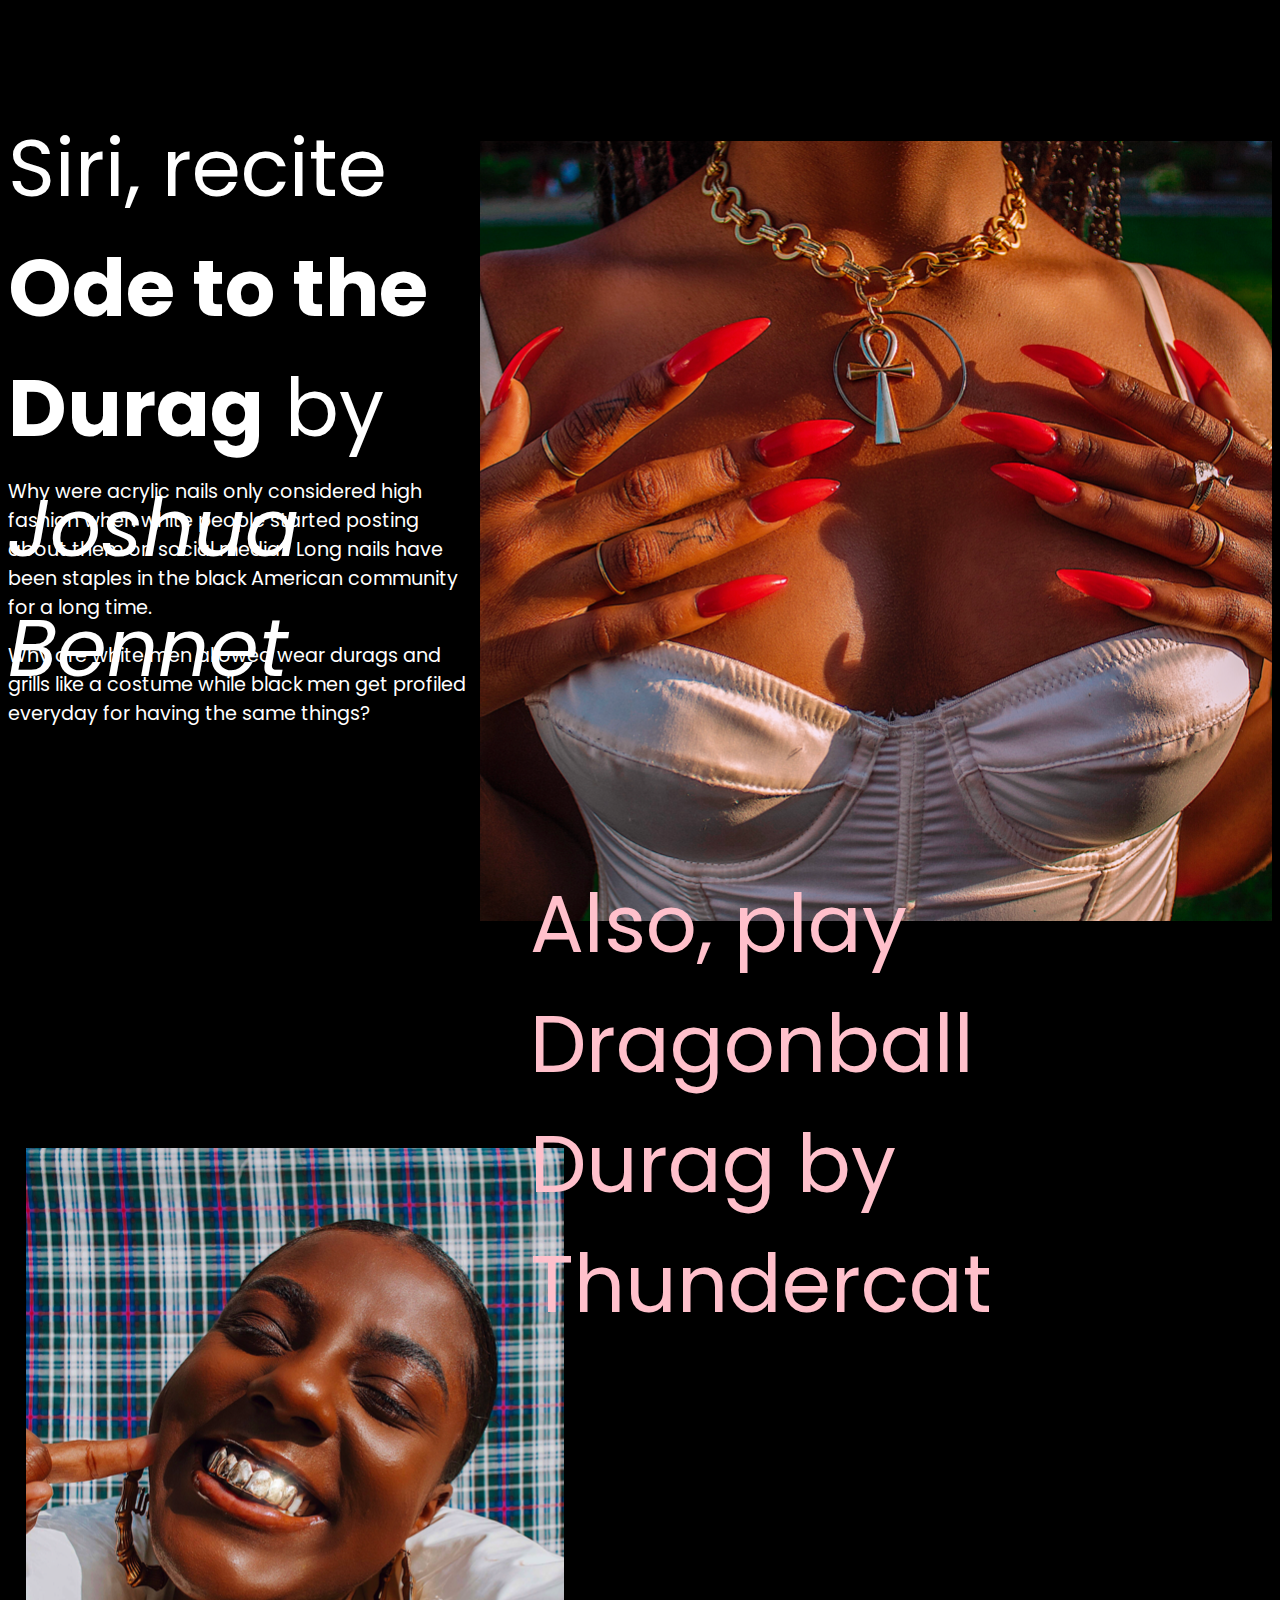
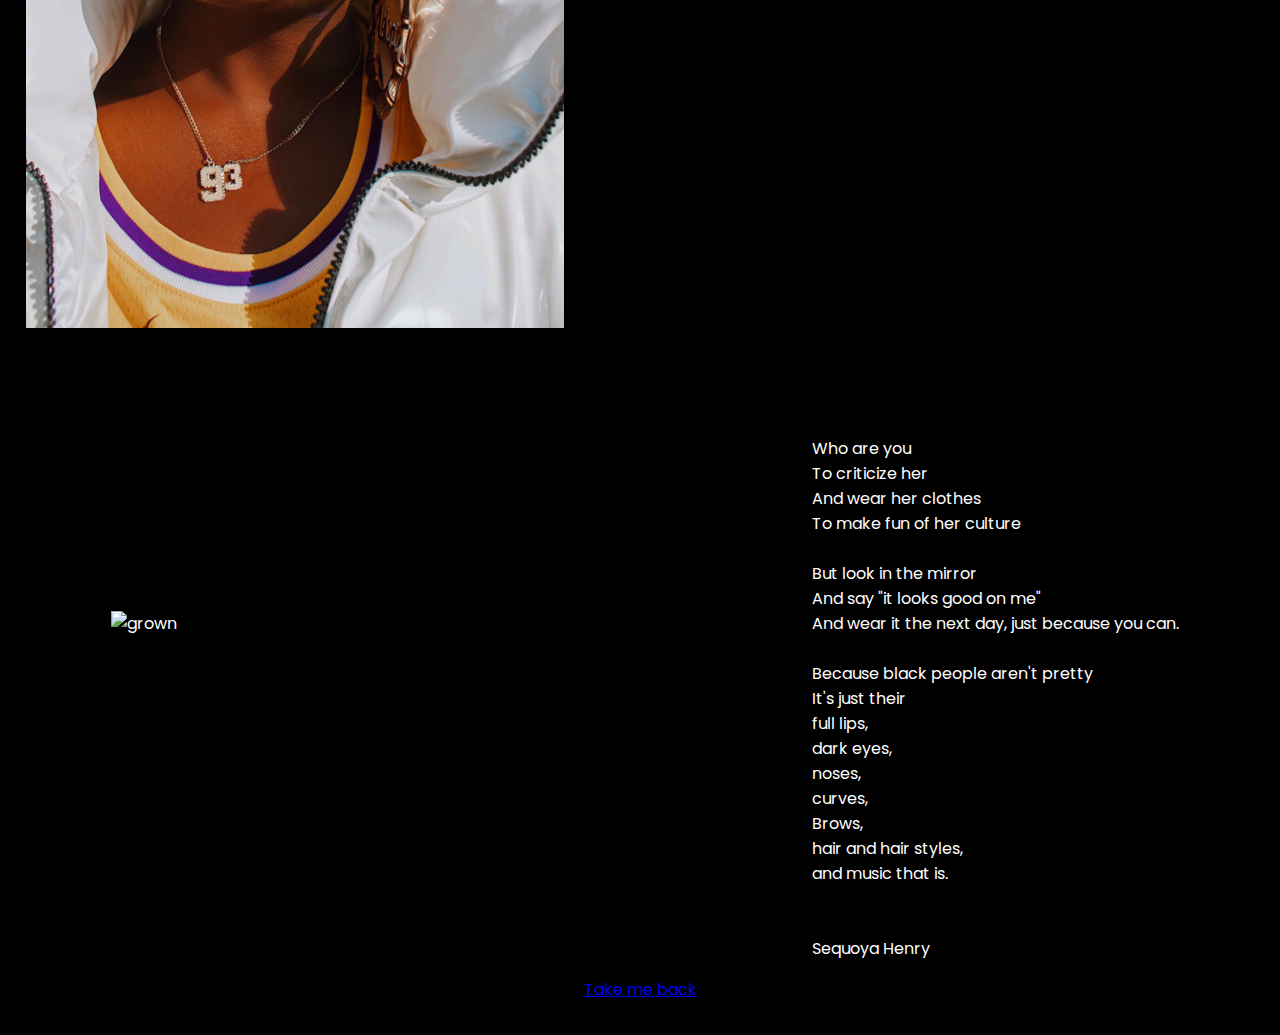
==== commit 445b27fc: "updated" ====
--- a/accessories.html
+++ b/accessories.html
@@ -18,14 +18,14 @@
       </div>
       </div>
         <div class="main4b">
-          <a data-fancybox="gallery" href="Randijah Simmons1 copy.png" alt="randijahsimmons1" class="image" width="100%" height="auto" data-caption="First image">
+          <a data-fancybox="gallery" href="Randijah Simmons1 copy.png" alt="randijahsimmons1" class="image" width="100%" height="auto" data-caption="Randijah Simmons is a black, female photographer from Los Angeles who specializes in conceptual and fashion photography.">
             <img src="Randijah Simmons1 copy.png" />
           </a>
         </div>
         </div>
           <div class="main4d">
              <div class="main4d1">
-            <a data-fancybox="gallery" href="Randijah Simmons2 copy.png" alt="randijahsimmons2" class="image" width="100%" height="auto" data-caption="First image">
+            <a data-fancybox="gallery" href="Randijah Simmons2 copy.png" alt="randijahsimmons2" class="image" width="100%" height="auto" data-caption="Another Randijah Simmons piece">
               <img src="Randijah Simmons2 copy.png" />
             </a>
             </div>
--- a/styles.css
+++ b/styles.css
@@ -579,11 +579,11 @@
   width:100%;
   height:auto;
   position: relative;
-  left: 5vh;
+  left: 2vh;
   top: 10vh;
 }
 .main4e{
-  padding-left:5px;
+  padding-left:50px;
   color:pink;
   position: relative;
   left: -15vh;
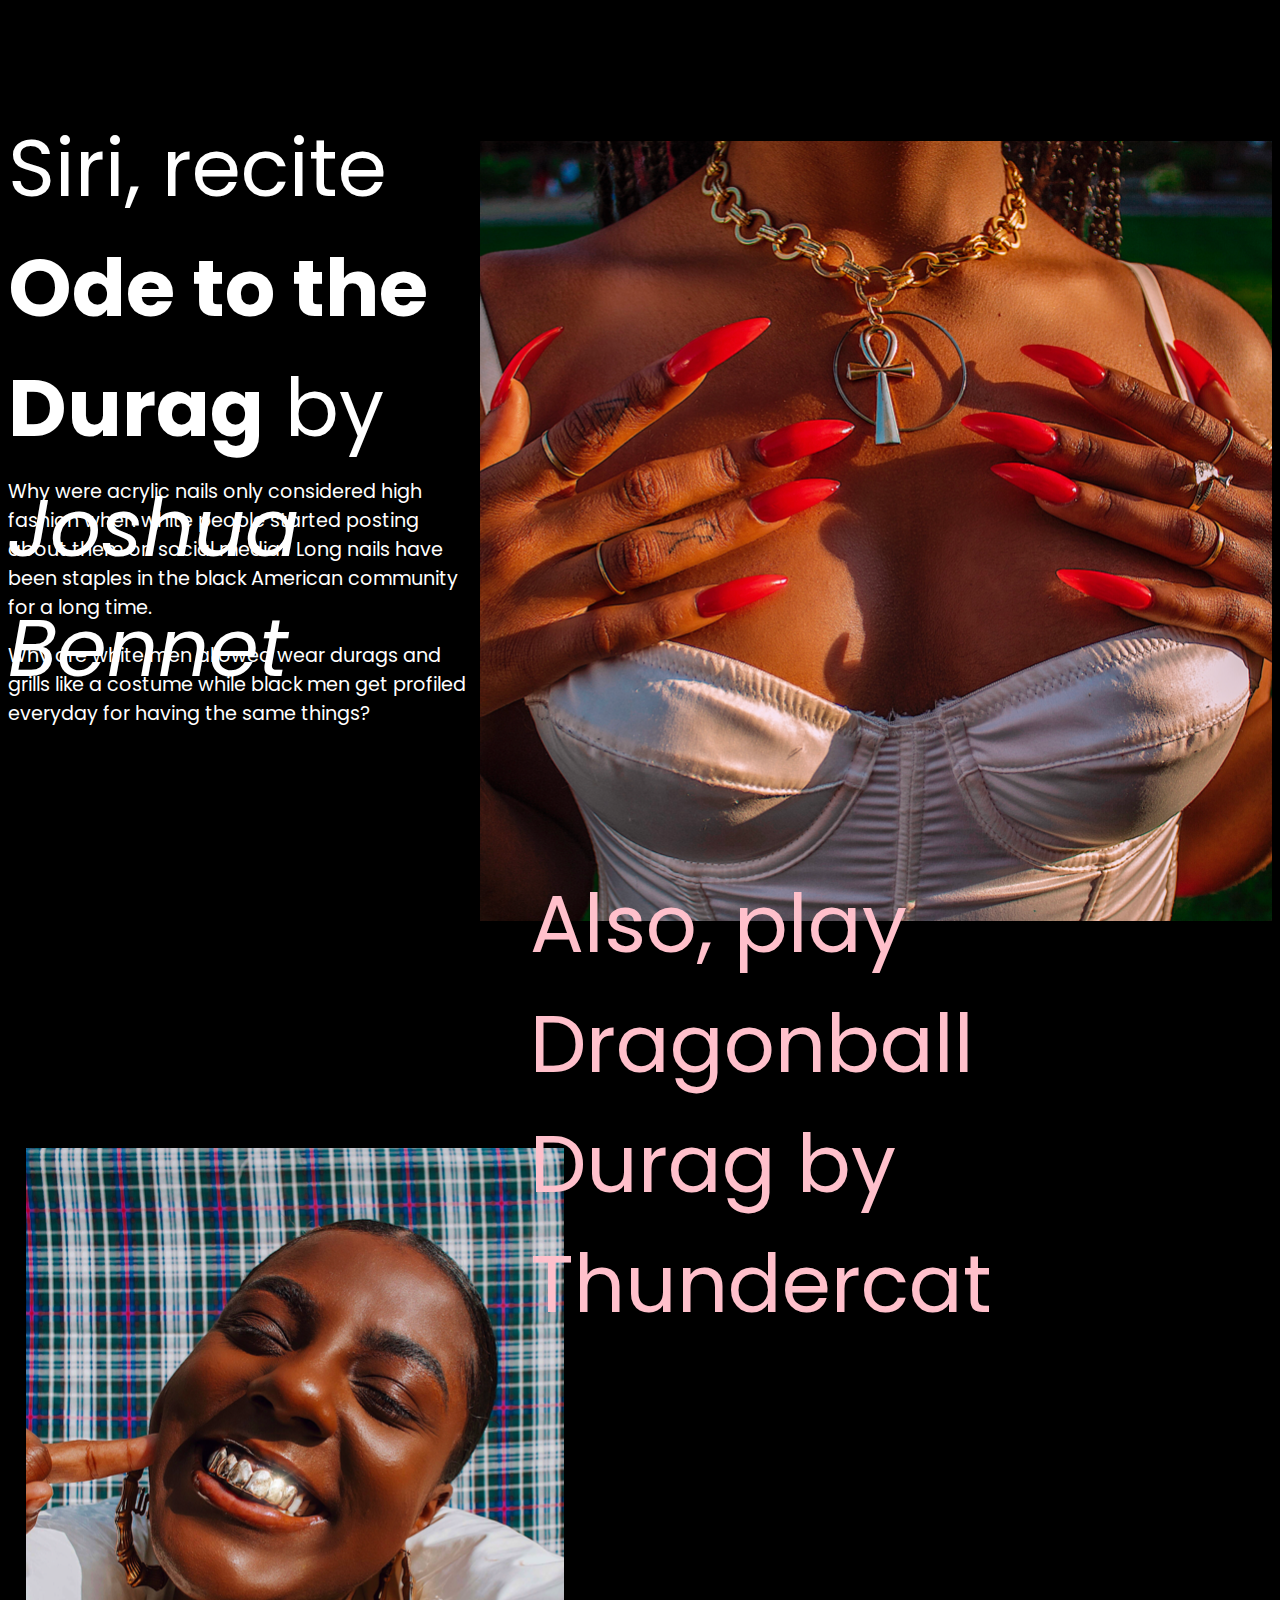
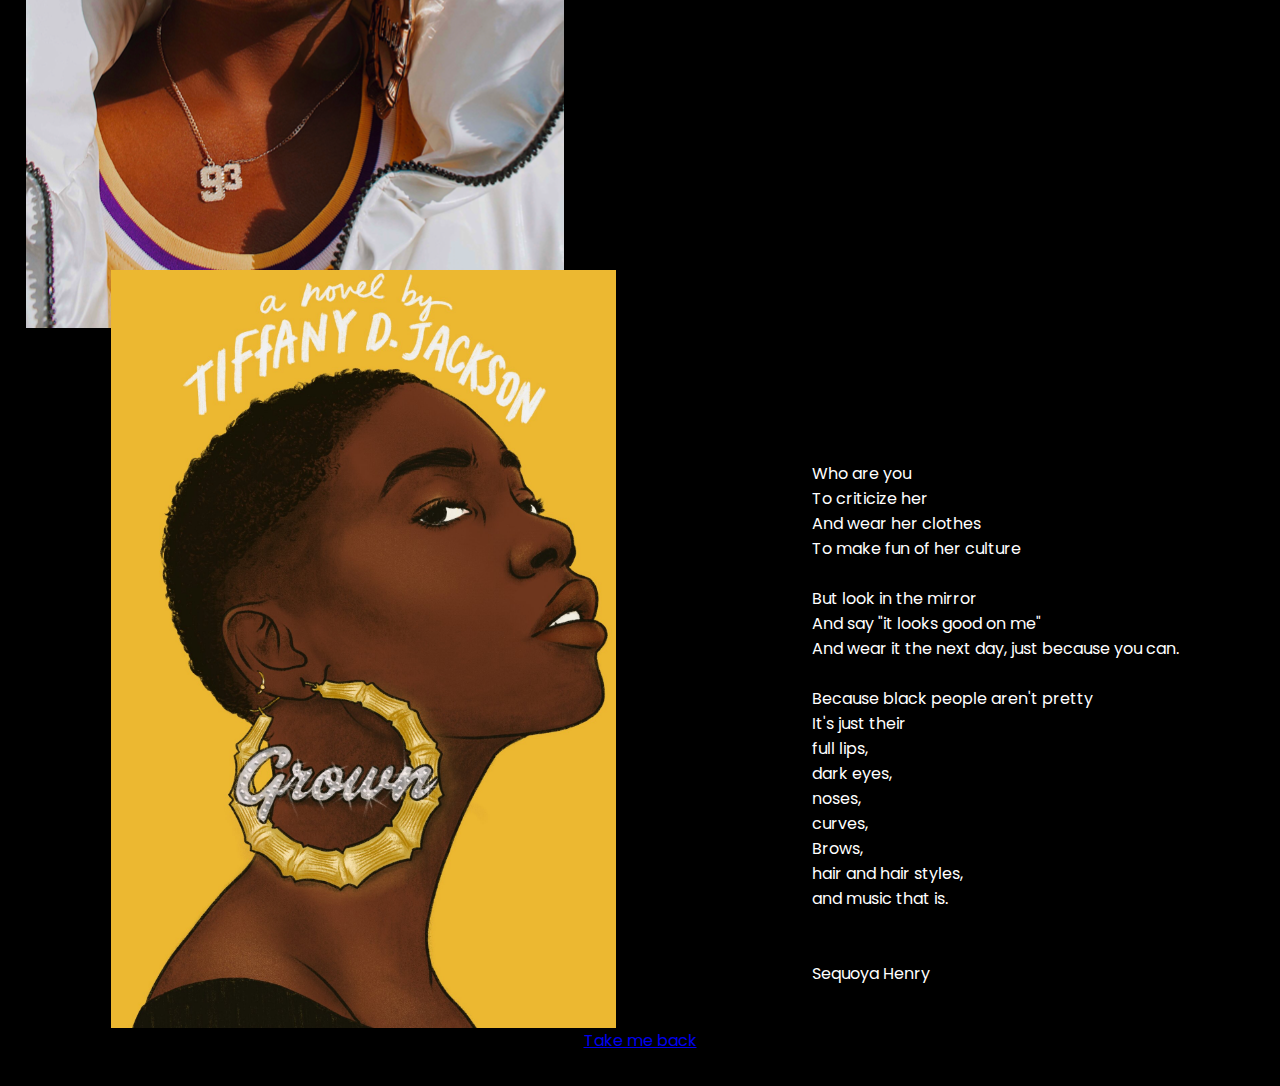
==== commit bbe604b5: "updated" ====
--- a/accessories.html
+++ b/accessories.html
@@ -39,7 +39,7 @@
             </video>
           </div>
           <div class="main4f">
-            <img src="Grown.jpeg" width="40%" height="auto" alt = "grown" class="image"<br>
+            <img src="grown.jpeg" width="40%" height="auto" alt = "grown" class="image"<br>
             <p><br><br><br><br><br><br>Who are you<br>To criticize her<br>And wear her clothes<br>To make fun of her culture<br><br> But look in the mirror<br> And say "it looks good on me"<br> And wear it the next day, just because you can.<br><br>
               Because black people aren't pretty<br>It's just their<br>full lips,<br>dark eyes,<br>noses,<br>curves,<br>Brows,<br> hair and hair styles,<br>and music that is.<br><br><br>Sequoya Henry</p>
             </div>
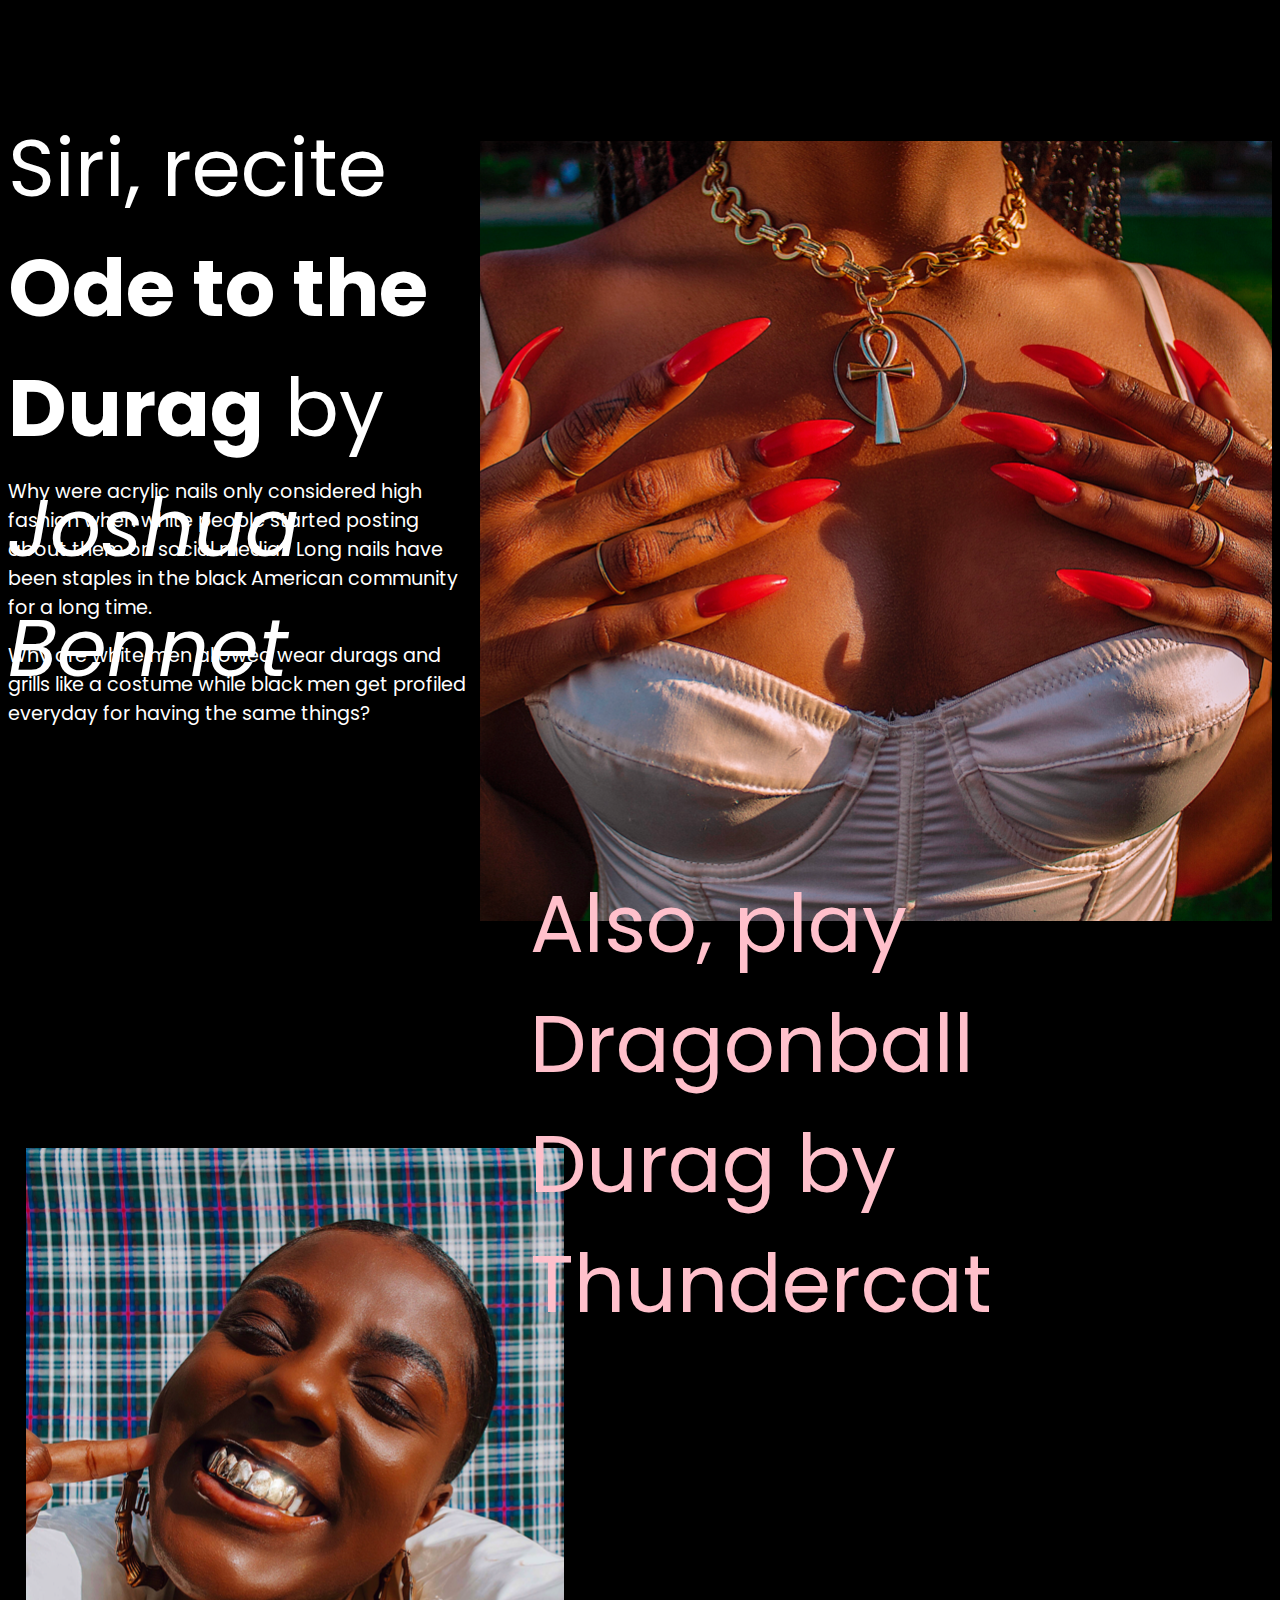
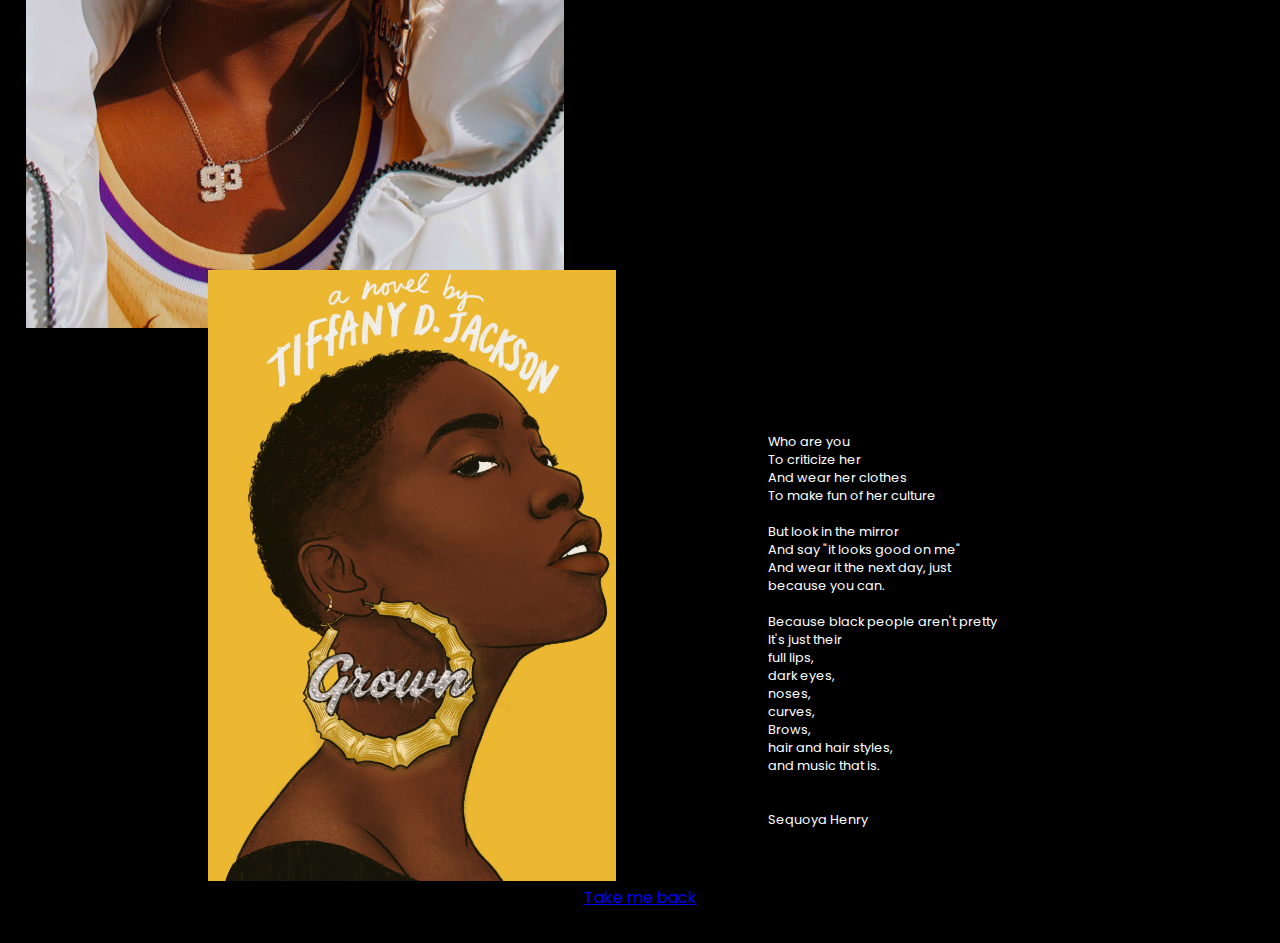
==== commit e2b1868c: "updated" ====
--- a/accessories.html
+++ b/accessories.html
@@ -39,9 +39,15 @@
             </video>
           </div>
           <div class="main4f">
-            <img src="grown.jpeg" width="40%" height="auto" alt = "grown" class="image"<br>
+              <div class="main4f1">
+                <a data-fancybox="gallery" href="grown.jpeg" alt="grown" class="image" width="100%" height="auto" data-caption="Rachelle Baker (the illustrator) is a multi-disciplinary artist from Detroit, MI with a background in Relief Printing (Screenprinting, Lino/Woodcutting), Illustration, Comic Art, Video Art, and Music. She is inspired by Shoujo manga, anime and comics bad girls, stoic women dancing in the backgrounds of late 90's/early 2000's R&B videos, and the sound cats make when they're yawning. She is a Capricorn with a Scorpio moon.">
+                  <img src="grown.jpeg" width="40%" height="auto" />
+                </a>
+            </div>
+              <div class="main4f2">
             <p><br><br><br><br><br><br>Who are you<br>To criticize her<br>And wear her clothes<br>To make fun of her culture<br><br> But look in the mirror<br> And say "it looks good on me"<br> And wear it the next day, just because you can.<br><br>
               Because black people aren't pretty<br>It's just their<br>full lips,<br>dark eyes,<br>noses,<br>curves,<br>Brows,<br> hair and hair styles,<br>and music that is.<br><br><br>Sequoya Henry</p>
+            </div>
             </div>
             <div class="main3e">
             <a href="index.html">Take me back</a>
--- a/styles.css
+++ b/styles.css
@@ -360,18 +360,12 @@
   height:auto;
 }
 .main3{
-  background: black;
+  background:black;
   display: flex;
   justify-content: center;
   align-items: left;
-}
-
-
-#munlight {
-  width:160%;
-  object-fit: cover;
-  display:flex;
-  align-items: center;
+  width:100%;
+  object-fit:contain;
 }
 
 .main3a{
@@ -386,23 +380,46 @@
   bottom: 0;
 }
 .main3b{
-  display:flex;
-  flex-flow: row;
-  flex-wrap: wrap;
+  background-color: black;
+  display:flex;
   justify-content:center;
-  align-items:center;
-  position:relative;
-  left: 0vh;
-  right: 0;
-  top: -40vh;
-  bottom: 0;
-  font-size: 300%;
-  color:black;
-  font-family: 'Poppins', sans-serif;
-  text-align: right;
-  text-decoration-line:underline;
-  padding-top:30px;
-  padding-bottom: 30px;
+  align-items: center;
+  position: relative;
+  left: 0;
+  right: 0;
+  top: -20vh;
+  bottom: 0;
+  width:100%;
+}
+.main3bi{
+width:100%;
+  height:auto;
+  position: relative;
+  left: 0;
+  right: 0;
+  top: 0;
+  bottom: 0;
+}
+.main3bii{
+  width:100%;
+  position: relative;
+  left: 0;
+  right: 0;
+  top: 0;
+  bottom: 0;
+}
+.main3b2{
+  color:red;
+  font-family: 'Poppins', sans-serif;
+  position:relative;
+  left: 40vh;
+  right: 0;
+  top: -60vh;
+  bottom: 0;
+  width:35%;
+  font-size:200%;
+  text-align:right;
+  text-decoration: underline;
 }
 .main3b1{
 
@@ -421,21 +438,12 @@
   padding-right: 50px;
   width:30%;
 }
-.main3b2{
-  position:relative;
-  left: -15vh;
-  right: 0;
-  top: -78vh;
-  bottom: 0;
-  width:35%;
-  color:black;
-  font-size:90%;
-}
+
 .main3c1{
   position:relative;
-  left: 0vh;
-  right: 0;
-  top: 20vh;
+  left: -0.3vh;
+  right: 0;
+  top: 30vh;
   bottom: 0;
 }
 .main3c2{
@@ -597,16 +605,30 @@
   justify-content:space-around;
   align-items: center;
   position: relative;
-  width:100%;
-  left: 0;
-  right: 0;
-  top: 0;
-  bottom: 0;
-  font-size: 100%;
-  color:white;
-  font-family: 'Poppins', sans-serif;
-  padding-left: 5px;
-  padding-right: 5px;
+  left: 0;
+  right: 0;
+  top: 0;
+  bottom: 0;
+}
+.main4f1{
+  width:100%;
+  height:auto;
+  position: relative;
+  left: 200px;
+  right: 0;
+  top: 0;
+  bottom: 0;
+}
+.main4f2{
+  font-size: 80%;
+  color:white;
+  font-family: 'Poppins', sans-serif;
+  height:auto;
+  position: relative;
+  left: -260px;
+  right: 0;
+  top: 0;
+  bottom: 0;
 }
 .main5{
  background-image: url("static.gif");
@@ -642,13 +664,32 @@
   bottom: 0;
 }
 .main6{
-  display:flex;
-  justify-content:space-around;
-  align-items: center;
-  position: relative;
-  left: 0;
-  right: 0;
-  top: 25vh;
+  background-color: black;
+  display:flex;
+  justify-content:center;
+  align-items: center;
+  position: relative;
+  left: 0;
+  right: 0;
+  top: 20vh;
+  bottom: 0;
+  width:100%;
+}
+.main6a{
+width:100%;
+  height:auto;
+  position: relative;
+  left: 0;
+  right: 0;
+  top: 0;
+  bottom: 0;
+}
+.main6b{
+  width:100%;
+  position: relative;
+  left: 0;
+  right: 0;
+  top: 0;
   bottom: 0;
 }
 .main7{
@@ -662,7 +703,7 @@
   position: relative;
   left: 60vh;
   right: 0;
-  top: -53vh;
+  top: -56vh;
   bottom: 0;
   width:30%;
 }
@@ -710,13 +751,32 @@
   bottom: 0;
 }
 .main9{
-  display:flex;
-  justify-content:space-around;
-  align-items: center;
-  position: relative;
-  left: 0;
-  right: 0;
-  top: 12vh;
+  background-color: black;
+  display:flex;
+  justify-content:center;
+  align-items: center;
+  position: relative;
+  left: 0;
+  right: 0;
+  top: 8vh;
+  bottom: 0;
+  width:100%;
+}
+.main9a{
+width:100%;
+  height:auto;
+  position: relative;
+  left: 0;
+  right: 0;
+  top: 0;
+  bottom: 0;
+}
+.main9b{
+  width:100%;
+  position: relative;
+  left: 0;
+  right: 0;
+  top: 0;
   bottom: 0;
 }
 
